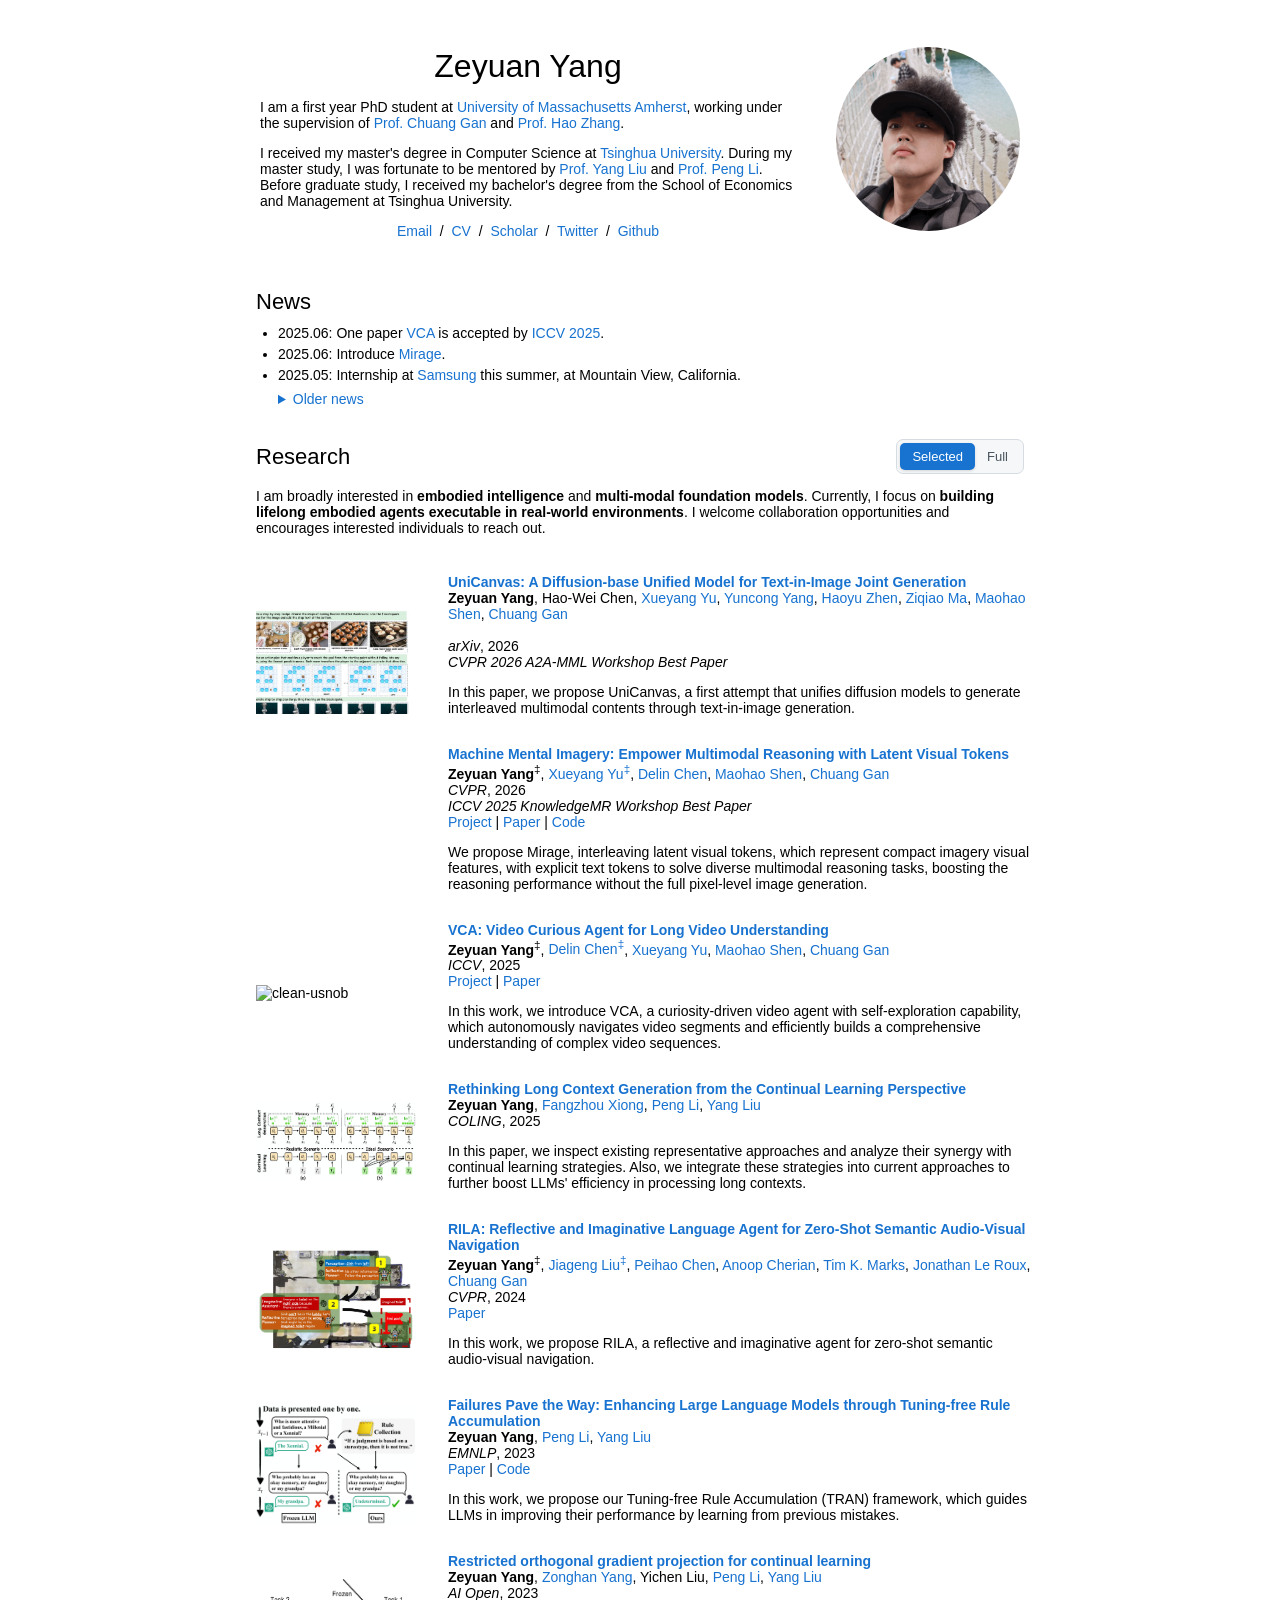
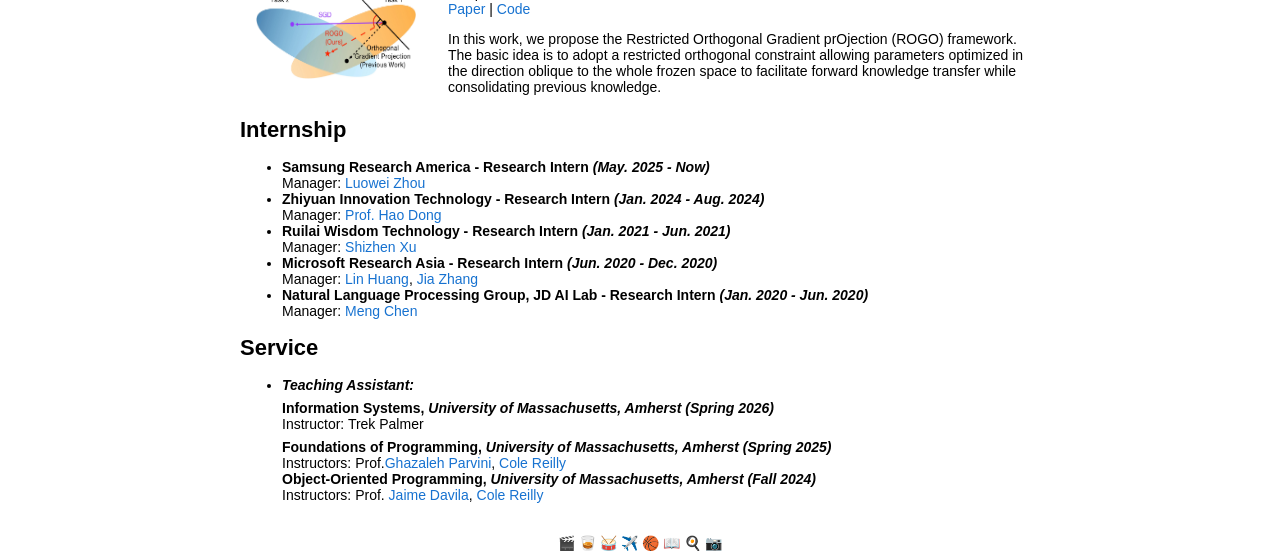
==== index.html @ 511b3c2b "Add SyncWorld and SVGLM publications" ====
<!DOCTYPE HTML>
<html lang="en">
  <head>
    <meta http-equiv="Content-Type" content="text/html; charset=UTF-8">

    <title>Zeyuan Yang</title>

    <meta name="author" content="Zeyuan Yang">
    <meta name="viewport" content="width=device-width, initial-scale=1">
    <base target="_blank">
    <link rel="shortcut icon" href="images/favicon/bear.ico" type="image/x-icon">
    <link rel="stylesheet" type="text/css" href="stylesheet.css">
    
  </head>

  <body>
    <table style="width:100%;max-width:800px;border:0px;border-spacing:0px;border-collapse:separate;margin-right:auto;margin-left:auto;"><tbody>
      <tr style="padding:0px">
        <td style="padding:0px">
          <table style="width:100%;border:0px;border-spacing:0px;border-collapse:separate;margin-right:auto;margin-left:auto;"><tbody>
            <tr style="padding:0px">
              <td style="padding:2.5%;width:72%;vertical-align:middle">
                <p class="name" style="text-align: center;">
                  Zeyuan Yang
                </p>
                <p>I am a first year PhD student at <a href="https://www.umass.edu/">University of Massachusetts Amherst</a>, working under the supervision of <a href="https://people.csail.mit.edu/ganchuang/">Prof. Chuang Gan</a> and <a href="https://hcr.cs.umass.edu/index.html">Prof. Hao Zhang</a>.
                </p>
                <p>
                  I received my master's degree in Computer Science at <a href="https://www.tsinghua.edu.cn/en/">Tsinghua University</a>. During my master study, I was fortunate to be mentored by <a href="https://nlp.csai.tsinghua.edu.cn/~ly/">Prof. Yang Liu</a> and <a href="http://www.lpeng.net/">Prof. Peng Li</a>. Before graduate study, I received my bachelor's degree from the School of Economics and Management at Tsinghua University.
                </p>
                <p style="text-align:center">
                  <a href="yangzeyuan2020@gmail.com">Email</a> &nbsp;/&nbsp;
                  <a href="data/cvs/CV-2026-10.pdf">CV</a> &nbsp;/&nbsp;
                  <!-- <a href="data/Zeyuan-bio.txt">Bio</a> &nbsp;/&nbsp; -->
                  <a href="https://scholar.google.com/citations?user=k_qpTh4AAAAJ&hl=en">Scholar</a> &nbsp;/&nbsp;
                  <a href="https://x.com/miiche_yang">Twitter</a> &nbsp;/&nbsp;
                  <a href="https://github.com/MiicheYang">Github</a>
                </p>
              </td>
              <td style="padding:2.5%;width:28%;max-width:28%">
                <a href="images/profile/selfie-sg.jpg"><img style="width:100%;max-width:100%;object-fit: cover; border-radius: 50%;" alt="profile photo" src="images/profile/selfie-sg.jpg" class="hoverZoomLink"></a>
              </td>
            </tr>
          </tbody></table>
          <table style="width:100%;border:0px;border-spacing:0px;border-collapse:separate;margin-right:auto;margin-left:auto;"><tbody>
            <tr>
              <td style="padding:16px;width:100%;vertical-align:middle">
                <h2>News</h2>
                <ul class="news-list">
                  <li>2025.06: One paper <a href="https://www.arxiv.org/abs/2412.10471">VCA</a> is accepted by <a href="https://iccv.thecvf.com/Conferences/2025">ICCV 2025</a>.</li>
                  <li>2025.06: Introduce <a href="https://vlm-mirage.github.io/">Mirage</a>.</li>
                  <li>2025.05: Internship at <a href="https://sra.samsung.com/">Samsung</a> this summer, at Mountain View, California.</li>
                </ul>
                <details class="older-news">
                  <summary>Older news</summary>
                  <ul class="news-list">
                    <li>2024.09: Starting my PhD Journey at UMass Amherst.</li>
                  </ul>
                </details>
              </td>
            </tr>
          </tbody></table>
          <table style="width:100%;border:0px;border-spacing:0px;border-collapse:separate;margin-right:auto;margin-left:auto;"><tbody>
            <tr>
              <td style="padding:16px;width:100%;vertical-align:middle">
                <div class="research-header">
                  <h2>Research</h2>
                  <div class="publication-filter" role="group" aria-label="Choose which publications to show">
                    <button class="publication-filter-button is-active" type="button" data-publication-filter="selected" aria-pressed="true" aria-controls="publication-list">Selected</button>
                    <button class="publication-filter-button" type="button" data-publication-filter="full" aria-pressed="false" aria-controls="publication-list">Full</button>
                  </div>
                </div>
                <p>
                  I am broadly interested in <b>embodied intelligence</b> and <b>multi-modal foundation models</b>. Currently, I focus on <b>building lifelong embodied agents executable in real-world environments</b>. I welcome collaboration opportunities and encourages interested individuals to reach out.
                </p>
              </td>
            </tr>
          </tbody></table>
          <table id="publication-list" class="publications" data-view="selected" style="width:100%;border:0px;border-spacing:0px;border-collapse:separate;margin-right:auto;margin-left:auto;"><tbody>

      <tr class="publication-row">
        <td style="padding:16px;width:25%;vertical-align:middle">
          <video width="160" height="90" autoplay loop muted playsinline preload="metadata">
            <source src="images/syncworld.mp4" type="video/mp4">
            Your browser does not support the video tag.
          </video>
        </td>
        <td style="padding:8px;width:75%;vertical-align:middle">
          <a href="https://umass-embodied-agi.github.io/SyncWorld/">
            <span class="papertitle">SyncWorld: Visual Calibration Enables World Models as Zero-Shot Simulators</span>
          </a>
          <br>
            Yuncong Yang<sup>*</sup>,
            <a href="https://www.hanzht.com/">Zhengtao Han<sup>*</sup></a>,
            <a href="https://www.linkedin.com/in/ozyurtf/">Furkan Özyurt<sup>*</sup></a>,
            <strong>Zeyuan Yang</strong>,
            <a href="https://hanyangclarence.github.io/">Han Yang</a>,
            <a href="https://xjay18.github.io/">Junyi Cao</a>,
            <a href="https://haoyuzhen.com/">Haoyu Zhen</a>,
            <a href="https://yilundu.github.io/">Yilun Du</a>,
            <a href="https://people.csail.mit.edu/ganchuang/">Chuang Gan</a>
          <br>
          <em>NeurIPS</em>, 2026
          <br>
          <em>Oral, Top 0.3%</em>
          <br>
          <a href="https://umass-embodied-agi.github.io/SyncWorld/">Project</a>
          |
          <a href="https://arxiv.org/abs/2609.09155">Paper</a>
          |
          <a href="https://github.com/UMass-Embodied-AGI/SyncWorld">Code</a>
          |
          <a href="https://huggingface.co/yyuncong/SyncWorld">Model</a>
          <p></p>
          <p>We introduce SyncWorld, a visually calibrated world model that predicts the visual outcomes of numerical robot controls in unseen cameras, environments, and embodiments without downstream training.</p>
        </td>
      </tr>

      <tr class="publication-row">
        <td style="padding:16px;width:25%;vertical-align:middle">
          <img src="images/SVGLLM.png" alt="SVGLM paper overview" width="160" height="65">
        </td>
        <td style="padding:8px;width:75%;vertical-align:middle">
          <a href="https://arxiv.org/abs/2609.30130">
            <span class="papertitle">Multimodal Thinking with Renderable Programs</span>
          </a>
          <br>
            Sunli Chen,
            Ding Zhong,
            Ziqiao Ma,
            Jiaxin Liu,
            <strong>Zeyuan Yang</strong>,
            Hao Zhang,
            Lie Lu,
            Joyce Chai,
            <a href="https://people.csail.mit.edu/ganchuang/">Chuang Gan</a>
          <br>
          <em>arXiv</em>, 2026
          <br>
          <a href="https://arxiv.org/abs/2609.30130">Paper</a>
          <p></p>
          <p>We introduce SVGLM, which uses scalable vector graphics (SVG) primitives as an interpretable medium for visual reasoning, enabling models to generate and reason over images within their reasoning process.</p>
        </td>
      </tr>

      <tr class="publication-row selected-paper">
        <td style="padding:16px;width:25%;vertical-align:middle">
          <a href="images/UniCanvas.pdf"><img src="images/UniCanvas.jpg" alt="UniCanvas paper teaser" width="160" height="127"></a>
        </td>
        <td style="padding:8px;width:75%;vertical-align:middle">
          <a href="https://arxiv.org/abs/2606.04264">
            <span class="papertitle">UniCanvas: A Diffusion-base Unified Model for Text-in-Image Joint Generation</span>
          </a>
          <br>
            <strong>Zeyuan Yang</strong>,
            Hao-Wei Chen,
            <a href="https://unicorn53547.github.io/">Xueyang Yu</a>,
            <a href="https://yyuncong.github.io/">Yuncong Yang</a>,
            <a href="https://haoyuzhen.com/">Haoyu Zhen</a>,
            <a href="https://mars-tin.github.io/">Ziqiao Ma</a>,
            <a href="https://maohaos2.github.io/Maohao/">Maohao Shen</a>,
            <a href="https://people.csail.mit.edu/ganchuang/">Chuang Gan</a>
          <br>
          <br>
          <em>arXiv</em>, 2026
          <br>
          <em>CVPR 2026 A2A-MML Workshop Best Paper</em>
          <br>
          <p>In this paper, we propose UniCanvas, a first attempt that unifies diffusion models to generate interleaved multimodal contents through text-in-image generation.</p>
        </td>
      </tr>

      <tr class="publication-row selected-paper">
        <td style="padding:16px;width:25%;vertical-align:middle">
          <video width="160" height="90" autoplay loop muted playsinline>
            <source src="images/mirage.mp4" type="video/mp4">
            Your browser does not support the video tag.
          </video>
        </td>
        <td style="padding:8px;width:75%;vertical-align:middle">
          <a href="https://vis-www.cs.umass.edu/vca-website/">
        <span class="papertitle">Machine Mental Imagery: Empower Multimodal Reasoning with Latent Visual Tokens</span>
          </a>
          <br>
            <strong>Zeyuan Yang</strong><sup>‡</sup>,
            <a href="https://openreview.net/profile?id=~Xueyang_Yu1">Xueyang Yu<sup>‡</sup></a>,
            <a href="https://chendl02.github.io/">Delin Chen</a>,
            <a href="https://maohaos2.github.io/Maohao/">Maohao Shen</a>,
            <a href="https://people.csail.mit.edu/ganchuang/">Chuang Gan</a>
          <br>
          <em>CVPR</em>, 2026
          <br>
          <em>ICCV 2025 KnowledgeMR Workshop Best Paper</em>
          <br>
          <a href="https://vlm-mirage.github.io/">Project</a>
          |
          <a href="https://www.arxiv.org/abs/2506.17218">Paper</a>
          |
          <a href="https://github.com/UMass-Embodied-AGI/Mirage">Code</a>
          <p></p>
          <p>
          We propose Mirage, interleaving latent visual tokens, which represent compact imagery visual features, with explicit text tokens to solve diverse multimodal reasoning tasks, boosting the reasoning performance without the full pixel-level image generation.
          </p>
        </td>
      </tr>

      <tr class="publication-row selected-paper">
        <td style="padding:16px;width:25%;vertical-align:middle">
          <img src="images/VCA.jpg" alt="clean-usnob" width="160" height="160">
        </td>
        <td style="padding:8px;width:75%;vertical-align:middle">
          <a href="https://vis-www.cs.umass.edu/vca-website/">
        <span class="papertitle">VCA: Video Curious Agent for Long Video Understanding</span>
          </a>
          <br>
            <strong>Zeyuan Yang</strong><sup>‡</sup>,
            <a href="https://chendl02.github.io/">Delin Chen<sup>‡</sup></a>,
            <a href="https://openreview.net/profile?id=~Xueyang_Yu1">Xueyang Yu</a>,
            <a href="https://maohaos2.github.io/Maohao/">Maohao Shen</a>,
            <a href="https://people.csail.mit.edu/ganchuang/">Chuang Gan</a>
          <br>
          <em>ICCV</em>, 2025
          <br>
          <a href="https://vis-www.cs.umass.edu/vca-website/">Project</a>
          |
          <a href="https://www.arxiv.org/abs/2412.10471">Paper</a>
          <p></p>
          <p>
            In this work, we introduce VCA, a curiosity-driven video agent with self-exploration capability, which autonomously navigates video segments and efficiently builds a comprehensive understanding of complex video sequences.
          </p>
        </td>
      </tr>

      <tr class="publication-row selected-paper">
        <td style="padding:16px;width:25%;vertical-align:middle">
          <img src="images/LCCL.jpg" alt="clean-usnob" width="160" height="80">
        </td>
        <td style="padding:8px;width:75%;vertical-align:middle">
          <a href="https://coling2025.org/program/main_conference_papers/">
            <span class="papertitle">Rethinking Long Context Generation from the Continual Learning Perspective</span>
          </a>
          <br>
            <strong>Zeyuan Yang</strong>, 
            <a href="https://openreview.net/profile?id=~Fangzhou_Xiong1">Fangzhou Xiong</a>, 
            <a href="https://lpeng.net/">Peng Li</a>, 
            <a href="https://nlp.csai.tsinghua.edu.cn/~ly/">Yang Liu</a>
          <br>
          <em>COLING</em>, 2025
          <p>In this paper, we inspect existing representative approaches and analyze their synergy with continual learning strategies. Also, we integrate these strategies into current approaches to further boost LLMs' efficiency in processing long contexts.</p>
        </td>
      </tr>

      <tr class="publication-row">
        <td style="padding:20px;width:25%;vertical-align:middle">
          <a href="https://vis-www.cs.umass.edu/ubsoft/">
            <video playsinline autoplay loop muted src="images/ubsoft1.mp4" alt="sym" width="70" style="padding-top:0px;padding-bottom:0px;border-radius:15px;"></video></a>
            <!-- <video playsinline autoplay loop muted src="images/ubsoft2.mp4" alt="sym" width="70" style="padding-top:0px;padding-bottom:0px;border-radius:15px;"></video></a> -->
            <video playsinline autoplay loop muted src="images/ubsoft3.mp4" alt="sym" width="70" style="padding-top:0px;padding-bottom:0px;border-radius:15px;"></video></a>
            <!-- <video playsinline autoplay loop muted src="images/ubsoft4.mp4" alt="sym" width="70" style="padding-top:0px;padding-bottom:0px;border-radius:15px;"></video></a> -->
            <video playsinline autoplay loop muted src="images/ubsoft5.mp4" alt="sym" width="70" style="padding-top:0px;padding-bottom:0px;border-radius:15px;"></video></a>
            <!-- <video playsinline autoplay loop muted src="images/ubsoft6.mp4" alt="sym" width="70" style="padding-top:0px;padding-bottom:0px;border-radius:15px;"></video></a> -->
            <video playsinline autoplay loop muted src="images/ubsoft7.mp4" alt="sym" width="70" style="padding-top:0px;padding-bottom:0px;border-radius:15px;"></video></a>
            <!-- <video playsinline autoplay loop muted src="images/ubsoft8.mp4" alt="sym" width="70" style="padding-top:0px;padding-bottom:0px;border-radius:15px;"></video></a> -->
          </a>
      </td>
        <td style="padding:8px;width:75%;vertical-align:middle">
          <a href="https://vis-www.cs.umass.edu/ubsoft/">
            <span class="papertitle">UBSoft: A Simulation Platform for Robotic Skill Learning in Unbounded Soft Environments</span>
          </a>
          <br>
            <a href="https://chunru-lin.github.io/">Chunru Lin<sup>‡</sup></a>,
            <a href="https://github.com/felixfjg">Jungang Fan<sup>‡</sup></a>,
            <a href="https://wangyian-me.github.io/">Yian Wang</a>,
            <strong>Zeyuan Yang</strong>, 
            <a href="https://acmlczh.github.io/">Zhehuan Chen</a>, 
            <a href="https://owenowl.github.io/">Lixin Fang</a>, 
            <a href="https://zswang666.github.io/">Tsun-Hsuan Wang</a>, 
            <a href="https://www.zhou-xian.com/">Xian Zhou</a>, 
            <a href="https://people.csail.mit.edu/ganchuang/">Chuang Gan</a>
          <br>
          <em>CoRL</em>, 2024
          <br>
          <a href="https://vis-www.cs.umass.edu/ubsoft/">Project</a>
          |
          <a href="https://arxiv.org/abs/2411.12711">Paper</a>
          |
          <a href="https://openreview.net/forum?id=7vzDBvviRO&referrer=%5BAuthor%20Console%5D(%2Fgroup%3Fid%3Drobot-learning.org%2FCoRL%2F2024%2FConference%2FAuthors%23your-submissions)">Code</a>
          <p></p>
          <p>In this paper, we introduce UBSOFT, a new simulation platform designed to support unbounded soft environments for robot skill acquisition.</p>
        </td>
      </tr>

      <tr class="publication-row">
        <td style="padding:16px;width:25%;vertical-align:middle">
          <img src="images/UA2.jpg" alt="clean-usnob" width="160" height="100">
        </td>
        <td style="padding:8px;width:75%;vertical-align:middle">
          <a href="https://arxiv.org/abs/2402.07744">
            <span class="papertitle">Towards Unified Alignment Between Agents, Humans, and Environment</span>
          </a>
          <br>
            <a href="https://minicheshire.github.io/">Zonghan Yang<sup>‡</sup></a>, 
            <a href="https://scholar.google.com/citations?user=uckSAI0AAAAJ&hl=en">An Liu<sup>‡</sup></a>, 
            <a href="https://scholar.google.com/citations?user=vXsVhPcAAAAJ">Zijun Liu<sup>‡</sup></a>, 
            <a href="https://openreview.net/profile?id=~Kaiming_Liu1">Kaiming Liu</a>, 
            <a href="https://openreview.net/profile?id=~Fangzhou_Xiong1">Fangzhou Xiong</a>, 
            <a href="https://ylwangy.github.io/">Yile Wang</a>, 
            <strong>Zeyuan Yang</strong>, 
            <a href="https://openreview.net/profile?id=~Qingyuan_Hu3">Qingyuan Hu</a>, 
            <a href="https://openreview.net/profile?id=~XinRui_Chen2">Xinrui Chen</a>, 
            <a href="https://github.com/zzh2021010869">Zhenhe Zhang</a>, 
            <a href="https://scholar.google.com.hk/citations?user=AIKlZXcAAAAJ&hl=sv">Fuwen Luo</a>, 
            <a href="https://zhichengg.github.io/">Zhicheng Guo</a>, 
            <a href="https://lpeng.net/">Peng Li</a>, 
            <a href="https://nlp.csai.tsinghua.edu.cn/~ly/">Yang Liu</a>
          <br>
          <em>ICML</em>, 2024
          <br>
          <a href="https://agent-force.github.io/unified-alignment-for-agents.html">Project</a>
          |
          <a href="https://arxiv.org/abs/2402.07744">Paper</a>
          |
          <a href="https://github.com/AgentForceTeamOfficial/UA2-Agent">Code</a>
          <p></p>
          <p>In this work, we introduce the principles of Unified Alignment for Agents (UA<sup>2</sup>), which advocate for the simultaneous alignment of agents with human intentions, environmental dynamics, and self-constraints such as the limitation of monetary budgets.</p>
        </td>
      </tr>

      <tr class="publication-row selected-paper">
        <td style="padding:16px;width:25%;vertical-align:middle">
          <img src="images/RILA.jpg" alt="clean-usnob" width="160" height="100">
        </td>
        <td style="padding:8px;width:75%;vertical-align:middle">
          <a href="https://openaccess.thecvf.com/content/CVPR2024/papers/Yang_RILA_Reflective_and_Imaginative_Language_Agent_for_Zero-Shot_Semantic_Audio-Visual_CVPR_2024_paper.pdf">
            <span class="papertitle">RILA: Reflective and Imaginative Language Agent for Zero-Shot Semantic Audio-Visual Navigation</span>
          </a>
          <br>
            <strong>Zeyuan Yang</strong><sup>‡</sup>, 
            <a href="https://jiagengliu02.github.io/">Jiageng Liu<sup>‡</sup></a>, 
            <a href="https://peihaochen.github.io/">Peihao Chen</a>, 
            <a href="https://users.cecs.anu.edu.au/~cherian/">Anoop Cherian</a>, 
            <a href="https://www.merl.com/people/tmarks">Tim K. Marks</a>, 
            <a href="https://www.jonathanleroux.org/">Jonathan Le Roux</a>, 
            <a href="https://people.csail.mit.edu/ganchuang/">Chuang Gan</a>
          <br>
          <em>CVPR</em>, 2024
          <br>
          <a href="https://openaccess.thecvf.com/content/CVPR2024/papers/Yang_RILA_Reflective_and_Imaginative_Language_Agent_for_Zero-Shot_Semantic_Audio-Visual_CVPR_2024_paper.pdf">Paper</a>
          <p></p>
          <p>In this work, we propose RILA, a reflective and imaginative agent for zero-shot semantic audio-visual navigation.</p>
        </td>
      </tr>

      <tr class="publication-row selected-paper">
        <td style="padding:16px;width:25%;vertical-align:middle">
          <img src="images/TRAN.jpg" alt="clean-usnob" width="160" height="120">
        </td>
        <td style="padding:8px;width:75%;vertical-align:middle">
          <a href="https://arxiv.org/abs/2310.15746">
            <span class="papertitle">Failures Pave the Way: Enhancing Large Language Models through Tuning-free Rule Accumulation</span>
          </a>
          <br>
            <strong>Zeyuan Yang</strong>, 
            <a href="https://lpeng.net/">Peng Li</a>, 
            <a href="https://nlp.csai.tsinghua.edu.cn/~ly/">Yang Liu</a>
          <br>
          <em>EMNLP</em>, 2023
          <br>
          <a href="https://arxiv.org/abs/2310.15746">Paper</a>
          |
          <a href="https://github.com/THUNLP-MT/TRAN">Code</a>
          <p></p>
          <p>In this work, we propose our Tuning-free Rule Accumulation (TRAN) framework, which guides LLMs in improving their performance by learning from previous mistakes.</p>
        </td>
      </tr>

      <tr class="publication-row selected-paper">
        <td style="padding:16px;width:25%;vertical-align:middle">
          <img src="images/ROGO.jpg" alt="clean-usnob" width="160" height="100">
        </td>
        <td style="padding:8px;width:75%;vertical-align:middle">
          <a href="https://www.sciencedirect.com/science/article/pii/S2666651023000128">
            <span class="papertitle">Restricted orthogonal gradient projection for continual learning</span>
          </a>
          <br>
            <strong>Zeyuan Yang</strong>, 
            <a href="https://minicheshire.github.io/">Zonghan Yang</a>,
            Yichen Liu, 
            <a href="https://lpeng.net/">Peng Li</a>, 
            <a href="https://nlp.csai.tsinghua.edu.cn/~ly/">Yang Liu</a>
          <br>
          <em>AI Open</em>, 2023
          <br>
          <a href="https://www.sciencedirect.com/science/article/pii/S2666651023000128">Paper</a>
          |
          <a href="https://github.com/THUNLP-MT/ROGO">Code</a>
          <p></p>
          <p>In this work, we propose the Restricted Orthogonal Gradient prOjection (ROGO) framework. The basic idea is to adopt a restricted orthogonal constraint allowing parameters optimized in the direction oblique to the whole frozen space to facilitate forward knowledge transfer while consolidating previous knowledge.</p>
        </td>
      </tr>

      <tr class="publication-row">
        <td style="padding:16px;width:25%;vertical-align:middle">
          <img src="images/DMB.png" alt="clean-usnob" width="160" height="160">
        </td>
        <td style="padding:8px;width:75%;vertical-align:middle">
          <a href="https://ieeexplore.ieee.org/document/9729651">
            <span class="papertitle">Dynamic Multi-branch Layers for On-device Neural Machine Translation</span>
          </a>
          <br>
            <a href="https://scholar.google.com/citations?user=iDFjEO0AAAAJ&hl=en">Zhixing Tan</a>,
            <strong>Zeyuan Yang</strong>, 
            <a href="https://zmlarry.github.io/">Meng Zhang</a>,
            <a href="https://liuquncn.github.io/index_en.html">Qun Liu</a>,
            <a href="https://www.cs.tsinghua.edu.cn/csen/info/1312/4394.htm">Maosong Sun</a>, 
            <a href="https://nlp.csai.tsinghua.edu.cn/~ly/">Yang Liu</a>
          <br>
          <em>IEEE/ACM Transactions on Audio, Speech, and Language Processing</em>, 2022
          <br>
          <a href="https://ieeexplore.ieee.org/document/9729651">Paper</a>
          |
          <a href="https://github.com/THUNLP-MT/Transformer-DMB">Code</a>
          <p></p>
          <p>In this work, we propose to improve the performance of on-device NMT systems with dynamic multi-branch layers. Specifically, we design a layer-wise dynamic multi-branch network with only one branch activated during training and inference.</p>
        </td>
      </tr>

      <tr class="publication-row">
        <td style="padding:16px;width:25%;vertical-align:middle">
          <img src="images/GMD.png" alt="clean-usnob" width="160" height="80">
        </td>
        <td style="padding:8px;width:75%;vertical-align:middle">
          <a href="https://gmd.copernicus.org/articles/14/4641/2021/">
            <span class="papertitle">Exploring Deep Learning for Air Pollutant Emission Estimation</span>
          </a>
          <br>
            <a href="https://www.microsoft.com/en-us/research/people/hul/">Lin Huang<sup>‡</sup></a>,
            <a href="https://www.researchgate.net/profile/Song-Liu-27">Song Liu<sup>‡</sup></a>,
            <strong>Zeyuan Yang</strong>, 
            <a href="https://www.tsinghua.edu.cn/enven/info/1036/1535.htm">Jia Xing</a>,
            <a href="https://jialrs.github.io/home/">Jia Zhang</a>,
            <a href="https://sites.google.com/view/jiangbian">Jiang Bian</a>,
            <a href="https://www.linkedin.com/in/siwei-li-821340269/">Siwei Li</a>,
            <a href="https://scholar.google.com/citations?user=X3FHxroAAAAJ&hl=en">Shovan Kumar Sahu</a>, 
            <a href="https://www.tsinghua.edu.cn/enven/info/1036/1578.htm">Shuxiao Wang</a>, 
            <a href="https://scholar.google.com/citations?user=Nh832fgAAAAJ&hl=en">Tie-Yan Liu</a>
          <br>
          <em>Geoscientific Model Development</em>, 2021
          <br>
          <a href="https://gmd.copernicus.org/articles/14/4641/2021/">Paper</a>
          <p></p>
          <p>In this study, we proposed a novel method to model the dual relationship between an emission inventory and pollution concentrations for emission inventory estimation.</p>
        </td>
      </tr>

      <!-- <tr onmouseout="vca_stop()" onmouseover="vca_start()">
        <td style="padding:16px;width:20%;vertical-align:middle">
          <div class="one">
            <div class="two" id='cat4d_image'><video  width=100% height=100% muted autoplay loop>
            <source src="images/vca.mp4" type="video/mp4">
            Your browser does not support the video tag.
            </video></div>
            <img src='images/cat4d.jpg' width="160">
          </div>
          <script type="text/javascript">
            function vca_start() {
              document.getElementById('cat4d_image').style.opacity = "1";
            }

            function vca_stop() {
              document.getElementById('cat4d_image').style.opacity = "0";
            }
            cat4d_stop()
          </script>
        </td>
        <td style="padding:8px;width:80%;vertical-align:middle">
          <a href="https://vis-www.cs.umass.edu/vca-website/">
        <span class="papertitle">VCA: Video Curious Agent for Long Video Understanding</span>
          </a>
          <br>
            <strong>Zeyuan Yang</strong><sup>‡</sup>,
            <a href="https://chendl02.github.io/">Delin Chen<sup>‡</sup></a>,
            <a href="https://openreview.net/profile?id=~Xueyang_Yu1">Xueyang Yu</a>,
            <a href="https://maohaos2.github.io/Maohao/">Maohao Shen</a>,
            <a href="https://people.csail.mit.edu/ganchuang/">Chuang Gan</a>
          <br>
          <em>arXiv</em>, 2024
          <br>
          <a href="https://vis-www.cs.umass.edu/vca-website/">project page</a>
          /
          <a href="https://www.arxiv.org/abs/2412.10471">arXiv</a>
          <p></p>
          <p>
            In this work, we introduce VCA, a curiosity-driven video agent with self-exploration capability, which autonomously navigates video segments and efficiently builds a comprehensive understanding of complex video sequences.
          </p>
        </td>
      </tr> -->

      <table width="100%" align="center" border="0" cellspacing="0" cellpadding="20"><tbody>
        <tr>
          <td style="padding:0px">
            <h2><b>Internship</b></h2>
          </td>
        </tr>
      </tbody></table>

      <table width="100%" align="center" border="0" cellpadding="20"><tbody>  
        <tr>
          <td width="100%" valign="center" style="padding:0px">
            <ul>
              <li>
                <span class="papertitle">Samsung Research America - Research Intern <em>(May. 2025 - Now)</em></span>
                <br>
                Manager: <a href="https://luoweizhou.github.io/">Luowei Zhou</a>
              </li>
              <li>
                <span class="papertitle">Zhiyuan Innovation Technology - Research Intern <em>(Jan. 2024 - Aug. 2024)</em></span>
                <br>
                Manager: <a href="https://zsdonghao.github.io/">Prof. Hao Dong</a>
              </li>
              <li>
                <span class="papertitle">Ruilai Wisdom Technology - Research Intern <em>(Jan. 2021 - Jun. 2021)</em></span>
                <br>
                Manager: <a href="https://scholar.google.com/citations?user=iv1VFmsAAAAJ&hl=en">Shizhen Xu</a>
              <li>
                <span class="papertitle">Microsoft Research Asia - Research Intern <em>(Jun. 2020 - Dec. 2020)</em></span>
                <br>
                Manager: <a href="https://www.microsoft.com/en-us/research/people/hul/">Lin Huang</a>, <a href="https://jialrs.github.io/home/">Jia Zhang</a>
              </li>
              <li>
                <span class="papertitle">Natural Language Processing Group, JD AI Lab - Research Intern <em>(Jan. 2020 - Jun. 2020)</em></span>
                <br>
                Manager: <a href="https://chenmengdx.github.io/">Meng Chen</a>
              </li>
            </ul>
          </td>
        </tr>      
      </tbody></table>

      <table width="100%" align="center" border="0" cellspacing="0" cellpadding="20"><tbody>
        <tr>
          <td style="padding:0px">
            <h2><b>Service</b></h2>
          </td>
        </tr>
      </tbody></table>

      <!-- <table width="100%" align="center" border="0" cellpadding="20"><tbody>  
        <tr>
          <td width="100%" valign="center" style="padding:0px">
            <ul>
              <li>
                <em>Conference Reviewer:</em> 
                <br>
                ARR 2024, ICML 2025
              </li>
              <li>
                <em>Teaching Assistant:</em>
                <br>
                <span class="papertitle">Objected Oriented Programming, University of Massachusetts, Amherst <em>(Fall 2024)</em> </span>
                <br>
                <span class="papertitle">Foundations of Programming, University of Massachusetts, Amherst <em>(Spring 2025)</em> </span>
            </ul>
          </td>
        </tr>      
      </tbody></table> -->

      <table width="100%" align="center" border="0" cellpadding="20"><tbody>
        <tr>
          <td width="100%" valign="center" style="padding:0px">
            <ul>
              <!-- <li>
                <em><strong>Conference Reviewer:</strong></em><br>
                ARR 2024, ICML 2025, ICCV 2025, NeurIPS 2025
              </li> -->
    
              <li style="margin-top:1em;">
                <em><strong>Teaching Assistant:</strong></em>
                <ul style="list-style: none; margin:0; padding:0; margin-top:0.5em;">
                  <li style="margin-bottom:0.5em;">
                    <span class="papertitle"><strong>Information Systems</strong>, <em>University of Massachusetts, Amherst (Spring 2026)</em></span>
                    <br>
                    Instructor: Trek Palmer
                  </li>
                  <li>
                    <span class="papertitle"><strong>Foundations of Programming</strong>, <em>University of Massachusetts, Amherst (Spring 2025)</em></span>
                    <br>
                    Instructors: Prof.<a href="https://www.cics.umass.edu/about/directory/ghazaleh-parvini">Ghazaleh Parvini</a>, <a href="https://www.cics.umass.edu/about/directory/cole-reilly">Cole Reilly</a>
                  </li>
                  <li style="margin-bottom:0.5em;">
                    <span class="papertitle"><strong>Object-Oriented Programming</strong>, <em>University of Massachusetts, Amherst (Fall 2024)</em></span>
                    <br>
                    Instructors: Prof. <a href="https://people.cs.umass.edu/~jaimedavila/?_gl=1*i34nnc*_gcl_au*NTY0MDQ2OTY1LjE3MzE3MzEyMzU.*_ga*MTM4MzQ1MTUuMTcyMzU2MTQzNQ..*_ga_21RLS0L7EB*MTczNDY0NzM2NC45OS4wLjE3MzQ2NDczNjQuMC4wLjA.">Jaime Davila</a>, <a href="https://www.cics.umass.edu/about/directory/cole-reilly">Cole Reilly</a>
                  </li>
                </ul>
              </li>
            </ul>
          </td>
        </tr>
      </tbody></table>


      <table width="100%" align="center" border="0" cellspacing="0" cellpadding="20"><tbody>
        <br>
        <tr>
          <td style="padding:0px; text-align: center;">
            🎬 🥃 🥁 ✈️ 🏀 📖 🍳 📷
            <!-- <span style="font-size: 10px">💖</span> -->
          </td>
        </tr>
      </tbody></table>
            
        </td>
      </tr>
    </table>
    <script>
      const publicationList = document.getElementById("publication-list");
      const publicationFilterButtons = document.querySelectorAll("[data-publication-filter]");

      publicationFilterButtons.forEach(button => {
        button.addEventListener("click", () => {
          publicationList.dataset.view = button.dataset.publicationFilter;
          publicationFilterButtons.forEach(filterButton => {
            const active = filterButton === button;
            filterButton.classList.toggle("is-active", active);
            filterButton.setAttribute("aria-pressed", String(active));
          });
        });
      });
    </script>
  </body>
</html>
---- stylesheet.css ----
/* latin-ext */
@font-face {
  font-family: 'Lato';
  font-style: italic;
  font-weight: 400;
  src: local('Lato Italic'), local('Lato-Italic'), url(https://fonts.gstatic.com/s/lato/v15/S6u8w4BMUTPHjxsAUi-qNiXg7eU0.woff2) format('woff2');
  unicode-range: U+0100-024F, U+0259, U+1E00-1EFF, U+2020, U+20A0-20AB, U+20AD-20CF, U+2113, U+2C60-2C7F, U+A720-A7FF;
}
/* latin */
@font-face {
  font-family: 'Lato';
  font-style: italic;
  font-weight: 400;
  src: local('Lato Italic'), local('Lato-Italic'), url(https://fonts.gstatic.com/s/lato/v15/S6u8w4BMUTPHjxsAXC-qNiXg7Q.woff2) format('woff2');
  unicode-range: U+0000-00FF, U+0131, U+0152-0153, U+02BB-02BC, U+02C6, U+02DA, U+02DC, U+2000-206F, U+2074, U+20AC, U+2122, U+2191, U+2193, U+2212, U+2215, U+FEFF, U+FFFD;
}
/* latin-ext */
@font-face {
  font-family: 'Lato';
  font-style: italic;
  font-weight: 700;
  src: local('Lato Bold Italic'), local('Lato-BoldItalic'), url(https://fonts.gstatic.com/s/lato/v15/S6u_w4BMUTPHjxsI5wq_FQftx9897sxZ.woff2) format('woff2');
  unicode-range: U+0100-024F, U+0259, U+1E00-1EFF, U+2020, U+20A0-20AB, U+20AD-20CF, U+2113, U+2C60-2C7F, U+A720-A7FF;
}
/* latin */
@font-face {
  font-family: 'Lato';
  font-style: italic;
  font-weight: 700;
  src: local('Lato Bold Italic'), local('Lato-BoldItalic'), url(https://fonts.gstatic.com/s/lato/v15/S6u_w4BMUTPHjxsI5wq_Gwftx9897g.woff2) format('woff2');
  unicode-range: U+0000-00FF, U+0131, U+0152-0153, U+02BB-02BC, U+02C6, U+02DA, U+02DC, U+2000-206F, U+2074, U+20AC, U+2122, U+2191, U+2193, U+2212, U+2215, U+FEFF, U+FFFD;
}
/* latin-ext */
@font-face {
  font-family: 'Lato';
  font-style: normal;
  font-weight: 400;
  src: local('Lato Regular'), local('Lato-Regular'), url(https://fonts.gstatic.com/s/lato/v15/S6uyw4BMUTPHjxAwXiWtFCfQ7A.woff2) format('woff2');
  unicode-range: U+0100-024F, U+0259, U+1E00-1EFF, U+2020, U+20A0-20AB, U+20AD-20CF, U+2113, U+2C60-2C7F, U+A720-A7FF;
}
/* latin */
@font-face {
  font-family: 'Lato';
  font-style: normal;
  font-weight: 400;
  src: local('Lato Regular'), local('Lato-Regular'), url(https://fonts.gstatic.com/s/lato/v15/S6uyw4BMUTPHjx4wXiWtFCc.woff2) format('woff2');
  unicode-range: U+0000-00FF, U+0131, U+0152-0153, U+02BB-02BC, U+02C6, U+02DA, U+02DC, U+2000-206F, U+2074, U+20AC, U+2122, U+2191, U+2193, U+2212, U+2215, U+FEFF, U+FFFD;
}
/* latin-ext */
@font-face {
  font-family: 'Lato';
  font-style: normal;
  font-weight: 700;
  src: local('Lato Bold'), local('Lato-Bold'), url(https://fonts.gstatic.com/s/lato/v15/S6u9w4BMUTPHh6UVSwaPGQ3q5d0N7w.woff2) format('woff2');
  unicode-range: U+0100-024F, U+0259, U+1E00-1EFF, U+2020, U+20A0-20AB, U+20AD-20CF, U+2113, U+2C60-2C7F, U+A720-A7FF;
}
/* latin */
@font-face {
  font-family: 'Lato';
  font-style: normal;
  font-weight: 700;
  src: local('Lato Bold'), local('Lato-Bold'), url(https://fonts.gstatic.com/s/lato/v15/S6u9w4BMUTPHh6UVSwiPGQ3q5d0.woff2) format('woff2');
  unicode-range: U+0000-00FF, U+0131, U+0152-0153, U+02BB-02BC, U+02C6, U+02DA, U+02DC, U+2000-206F, U+2074, U+20AC, U+2122, U+2191, U+2193, U+2212, U+2215, U+FEFF, U+FFFD;
}

a {
  color: #1772d0;
  text-decoration: none;
}

a:focus,
a:hover {
  color: #f09228;
  text-decoration: none;
}

body,
td,
th,
tr,
p,
a {
  font-family: 'Lato', Verdana, Helvetica, sans-serif;
  font-size: 14px;
}

strong {
  font-family: 'Lato', Verdana, Helvetica, sans-serif;
  font-size: 14px;
}

h2 {
  margin: 0;
  font-weight: normal;
  font-family: 'Lato', Verdana, Helvetica, sans-serif;
  font-size: 22px;
}

.news-list {
  margin-top: 10px;
  margin-bottom: 8px;
  padding-left: 22px;
}

.news-list li {
  margin-bottom: 5px;
}

.older-news {
  margin: 2px 0 0 22px;
}

.older-news summary {
  width: max-content;
  color: #1772d0;
  cursor: pointer;
  user-select: none;
}

.older-news summary:hover,
.older-news summary:focus {
  color: #f09228;
}

.older-news .news-list {
  margin-top: 8px;
}

.research-header {
  display: flex;
  align-items: center;
  justify-content: space-between;
  gap: 20px;
}

.publication-filter {
  display: inline-flex;
  padding: 3px;
  border: 1px solid #d7dce2;
  border-radius: 7px;
  background: #f5f7f9;
}

.publication-filter-button {
  padding: 6px 12px;
  border: 0;
  border-radius: 5px;
  background: transparent;
  color: #4a5560;
  font-family: 'Lato', Verdana, Helvetica, sans-serif;
  font-size: 13px;
  cursor: pointer;
}

.publication-filter-button:hover,
.publication-filter-button:focus-visible {
  color: #1772d0;
}

.publication-filter-button.is-active {
  background: #1772d0;
  color: #ffffff;
  box-shadow: 0 1px 3px rgba(0, 0, 0, 0.14);
}

.publications[data-view="selected"] .publication-row:not(.selected-paper) {
  display: none;
}

.papertitle {
  font-family: 'Lato', Verdana, Helvetica, sans-serif;
  font-size: 14px;
  font-weight: 700;
}

.name {
  padding-top: 20px;
  margin: 0;
  font-family: 'Lato', Verdana, Helvetica, sans-serif;
  font-size: 32px;
}

@media (max-width: 600px) {
  .news-list {
    padding-left: 20px;
  }

  .older-news {
    margin-left: 0;
  }

  .research-header {
    align-items: flex-start;
    flex-direction: column;
    gap: 10px;
  }

  .publication-filter {
    display: grid;
    grid-template-columns: 1fr 1fr;
    width: 100%;
  }

  .publication-filter-button {
    min-height: 44px;
    padding: 8px 13px;
    font-size: 14px;
  }
}

.one {
  width: 160px;
  height: 160px;
  position: relative;
}

.two {
  width: 160px;
  height: 160px;
  position: absolute;
  transition: opacity .2s ease-in-out;
  -moz-transition: opacity .2s ease-in-out;
  -webkit-transition: opacity .2s ease-in-out;
}

.fade {
  transition: opacity .2s ease-in-out;
  -moz-transition: opacity .2s ease-in-out;
  -webkit-transition: opacity .2s ease-in-out;
}

span.highlight {
  background-color: #ffffd0;
}

.colored-box {
    color: black;
    padding: 20px;
    display: inline-block;
    border-radius: 10px;
}
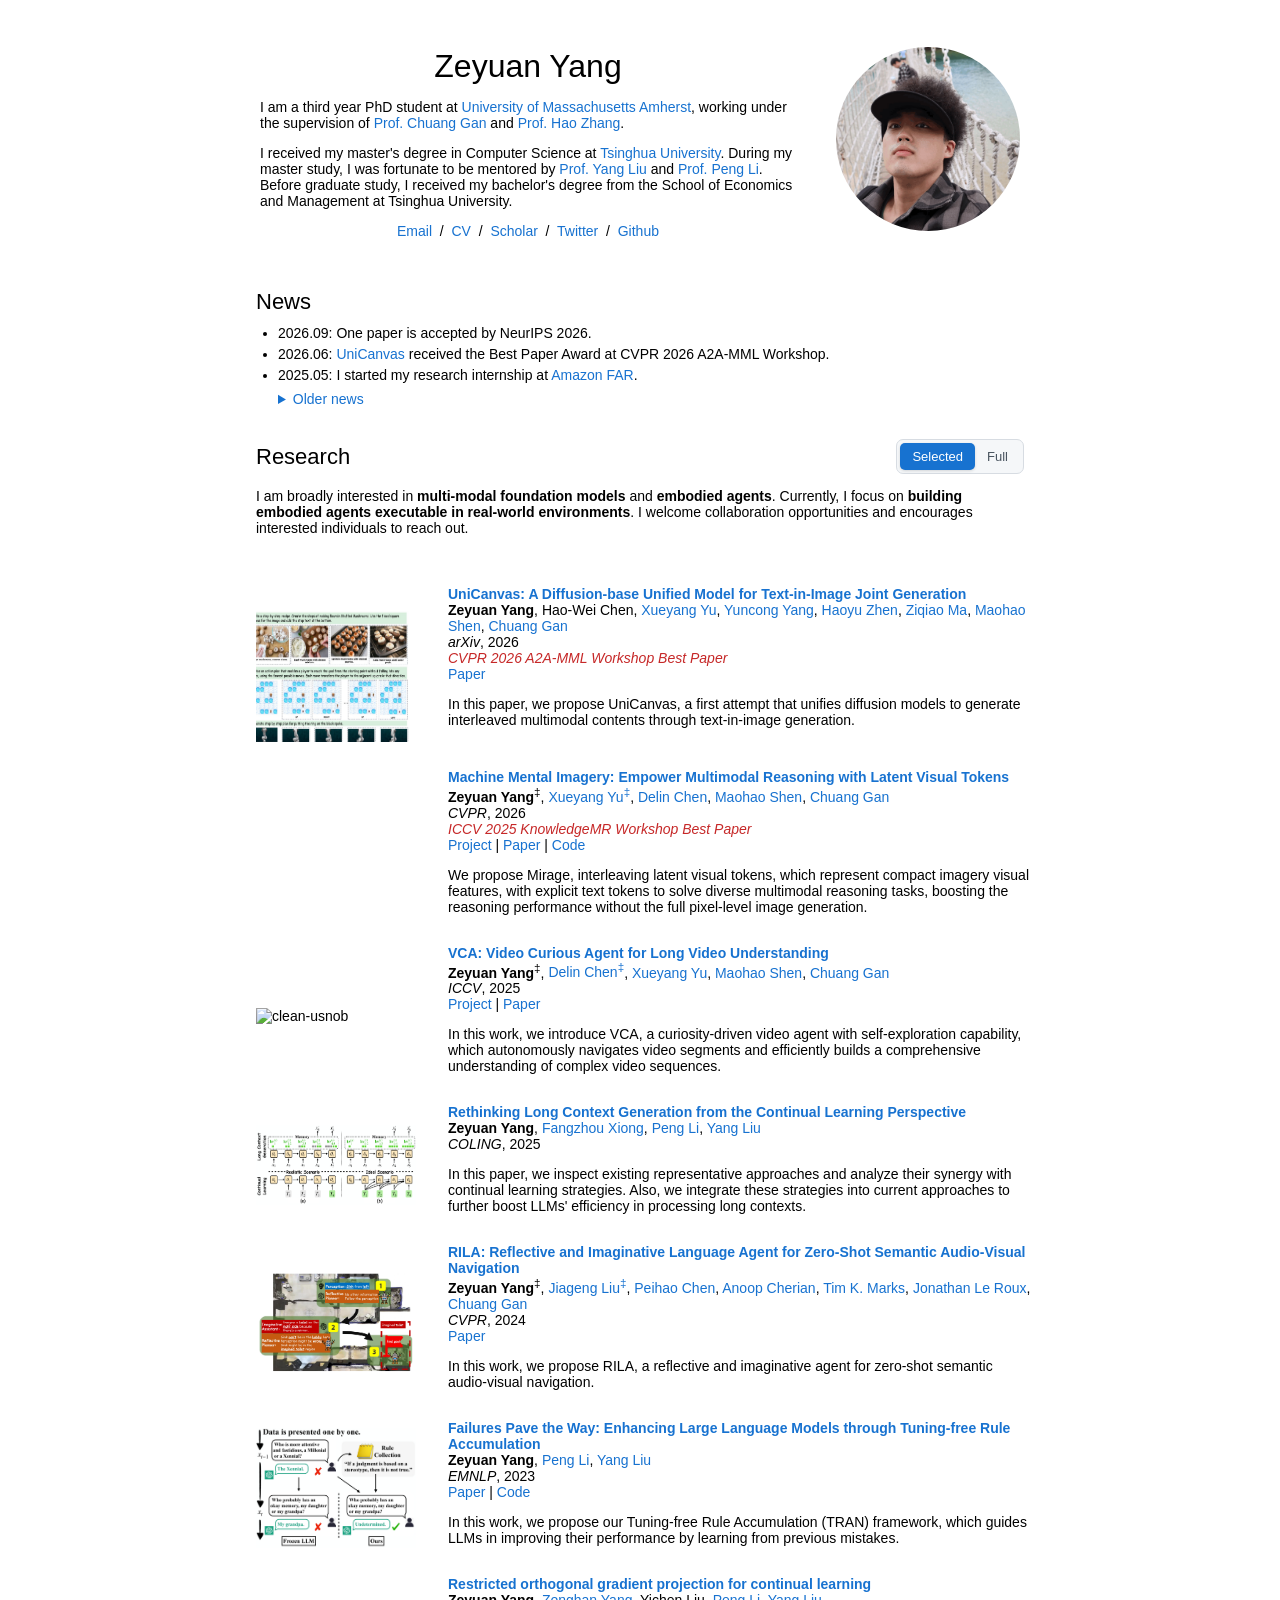
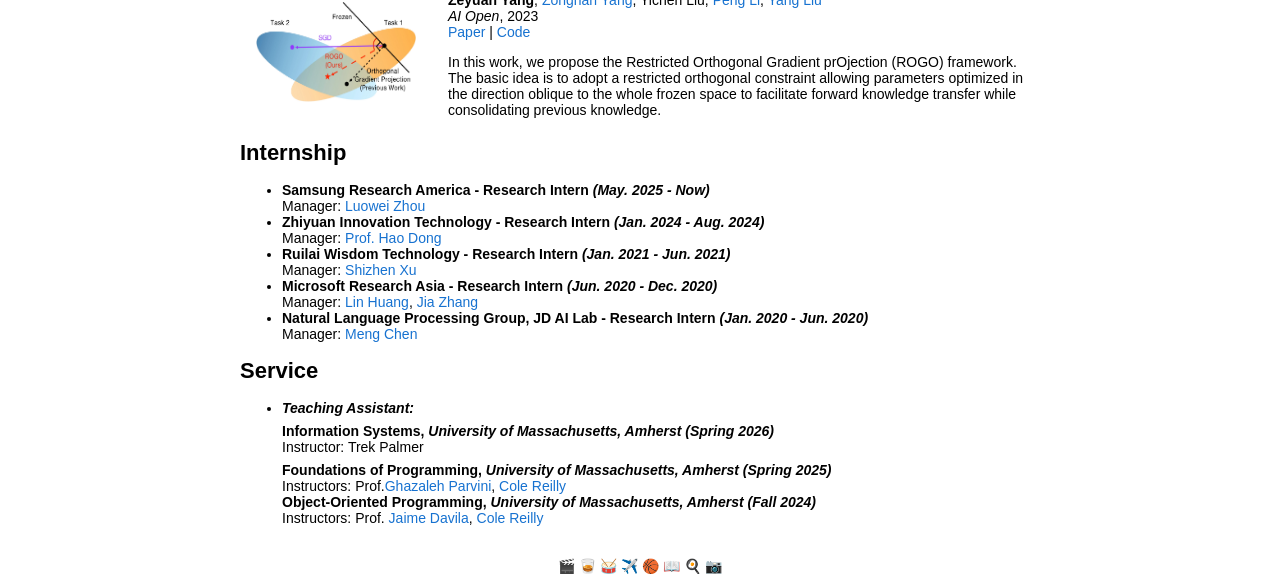
==== commit b1cf0160: "Update homepage news and paper highlights" ====
--- a/index.html
+++ b/index.html
@@ -23,7 +23,7 @@
                 <p class="name" style="text-align: center;">
                   Zeyuan Yang
                 </p>
-                <p>I am a first year PhD student at <a href="https://www.umass.edu/">University of Massachusetts Amherst</a>, working under the supervision of <a href="https://people.csail.mit.edu/ganchuang/">Prof. Chuang Gan</a> and <a href="https://hcr.cs.umass.edu/index.html">Prof. Hao Zhang</a>.
+                <p>I am a third year PhD student at <a href="https://www.umass.edu/">University of Massachusetts Amherst</a>, working under the supervision of <a href="https://people.csail.mit.edu/ganchuang/">Prof. Chuang Gan</a> and <a href="https://hcr.cs.umass.edu/index.html">Prof. Hao Zhang</a>.
                 </p>
                 <p>
                   I received my master's degree in Computer Science at <a href="https://www.tsinghua.edu.cn/en/">Tsinghua University</a>. During my master study, I was fortunate to be mentored by <a href="https://nlp.csai.tsinghua.edu.cn/~ly/">Prof. Yang Liu</a> and <a href="http://www.lpeng.net/">Prof. Peng Li</a>. Before graduate study, I received my bachelor's degree from the School of Economics and Management at Tsinghua University.
@@ -47,13 +47,17 @@
               <td style="padding:16px;width:100%;vertical-align:middle">
                 <h2>News</h2>
                 <ul class="news-list">
-                  <li>2025.06: One paper <a href="https://www.arxiv.org/abs/2412.10471">VCA</a> is accepted by <a href="https://iccv.thecvf.com/Conferences/2025">ICCV 2025</a>.</li>
-                  <li>2025.06: Introduce <a href="https://vlm-mirage.github.io/">Mirage</a>.</li>
-                  <li>2025.05: Internship at <a href="https://sra.samsung.com/">Samsung</a> this summer, at Mountain View, California.</li>
+                  <li>2026.09: One paper is accepted by NeurIPS 2026.</li>
+                  <li>2026.06: <a href="https://arxiv.org/abs/2606.04264">UniCanvas</a> received the Best Paper Award at CVPR 2026 A2A-MML Workshop.</li>
+                  <li>2025.05: I started my research internship at <a href="https://www.aboutamazon.com/news/tag/robotics">Amazon FAR</a>.</li>
                 </ul>
                 <details class="older-news">
                   <summary>Older news</summary>
                   <ul class="news-list">
+                    <li>2026.03: One paper is accepted by CVPR 2026.</li>
+                    <li>2025.12: <a href="https://vlm-mirage.github.io/">Mirage</a> received the Best Paper Award at ICCV 2025 KnowledgeMR Workshop.</li>
+                    <li>2025.06: One paper is accepted by <a href="https://iccv.thecvf.com/Conferences/2025">ICCV 2025</a>.</li>
+                    <li>2025.05: I started my research internship at <a href="https://sra.samsung.com/">Samsung</a>.</li>
                     <li>2024.09: Starting my PhD Journey at UMass Amherst.</li>
                   </ul>
                 </details>
@@ -71,7 +75,7 @@
                   </div>
                 </div>
                 <p>
-                  I am broadly interested in <b>embodied intelligence</b> and <b>multi-modal foundation models</b>. Currently, I focus on <b>building lifelong embodied agents executable in real-world environments</b>. I welcome collaboration opportunities and encourages interested individuals to reach out.
+                  I am broadly interested in <b>multi-modal foundation models</b> and <b>embodied agents</b>. Currently, I focus on <b>building embodied agents executable in real-world environments</b>. I welcome collaboration opportunities and encourages interested individuals to reach out.
                 </p>
               </td>
             </tr>
@@ -90,8 +94,8 @@
             <span class="papertitle">SyncWorld: Visual Calibration Enables World Models as Zero-Shot Simulators</span>
           </a>
           <br>
-            Yuncong Yang<sup>*</sup>,
-            <a href="https://www.hanzht.com/">Zhengtao Han<sup>*</sup></a>,
+            <a href="https://yyuncong.github.io/">Yuncong Yang<sup>‡</sup></a>,
+            <a href="https://www.hanzht.com/">Zhengtao Han<sup>‡</sup></a>,
             <a href="https://www.linkedin.com/in/ozyurtf/">Furkan Özyurt<sup>*</sup></a>,
             <strong>Zeyuan Yang</strong>,
             <a href="https://hanyangclarence.github.io/">Han Yang</a>,
@@ -100,9 +104,7 @@
             <a href="https://yilundu.github.io/">Yilun Du</a>,
             <a href="https://people.csail.mit.edu/ganchuang/">Chuang Gan</a>
           <br>
-          <em>NeurIPS</em>, 2026
-          <br>
-          <em>Oral, Top 0.3%</em>
+          <em>NeurIPS</em>, 2026 <span class="paper-honor">(Oral, Top 0.3%)</span>
           <br>
           <a href="https://umass-embodied-agi.github.io/SyncWorld/">Project</a>
           |
@@ -135,17 +137,16 @@
             Joyce Chai,
             <a href="https://people.csail.mit.edu/ganchuang/">Chuang Gan</a>
           <br>
-          <em>arXiv</em>, 2026
+          <em>In submission</em>
           <br>
           <a href="https://arxiv.org/abs/2609.30130">Paper</a>
-          <p></p>
           <p>We introduce SVGLM, which uses scalable vector graphics (SVG) primitives as an interpretable medium for visual reasoning, enabling models to generate and reason over images within their reasoning process.</p>
         </td>
       </tr>
 
       <tr class="publication-row selected-paper">
         <td style="padding:16px;width:25%;vertical-align:middle">
-          <a href="images/UniCanvas.pdf"><img src="images/UniCanvas.jpg" alt="UniCanvas paper teaser" width="160" height="127"></a>
+          <a href="images/UniCanvas.pdf"><img src="images/UniCanvas.jpg" alt="UniCanvas paper teaser" width="160" height="160"></a>
         </td>
         <td style="padding:8px;width:75%;vertical-align:middle">
           <a href="https://arxiv.org/abs/2606.04264">
@@ -161,11 +162,11 @@
             <a href="https://maohaos2.github.io/Maohao/">Maohao Shen</a>,
             <a href="https://people.csail.mit.edu/ganchuang/">Chuang Gan</a>
           <br>
-          <br>
           <em>arXiv</em>, 2026
           <br>
-          <em>CVPR 2026 A2A-MML Workshop Best Paper</em>
-          <br>
+          <em><span class="paper-honor">CVPR 2026 A2A-MML Workshop Best Paper</span></em>
+          <br>
+          <a href="https://arxiv.org/abs/2606.04264">Paper</a>
           <p>In this paper, we propose UniCanvas, a first attempt that unifies diffusion models to generate interleaved multimodal contents through text-in-image generation.</p>
         </td>
       </tr>
@@ -190,14 +191,13 @@
           <br>
           <em>CVPR</em>, 2026
           <br>
-          <em>ICCV 2025 KnowledgeMR Workshop Best Paper</em>
+          <em><span class="paper-honor">ICCV 2025 KnowledgeMR Workshop Best Paper</span></em>
           <br>
           <a href="https://vlm-mirage.github.io/">Project</a>
           |
           <a href="https://www.arxiv.org/abs/2506.17218">Paper</a>
           |
           <a href="https://github.com/UMass-Embodied-AGI/Mirage">Code</a>
-          <p></p>
           <p>
           We propose Mirage, interleaving latent visual tokens, which represent compact imagery visual features, with explicit text tokens to solve diverse multimodal reasoning tasks, boosting the reasoning performance without the full pixel-level image generation.
           </p>
@@ -224,7 +224,6 @@
           <a href="https://vis-www.cs.umass.edu/vca-website/">Project</a>
           |
           <a href="https://www.arxiv.org/abs/2412.10471">Paper</a>
-          <p></p>
           <p>
             In this work, we introduce VCA, a curiosity-driven video agent with self-exploration capability, which autonomously navigates video segments and efficiently builds a comprehensive understanding of complex video sequences.
           </p>
@@ -285,7 +284,6 @@
           <a href="https://arxiv.org/abs/2411.12711">Paper</a>
           |
           <a href="https://openreview.net/forum?id=7vzDBvviRO&referrer=%5BAuthor%20Console%5D(%2Fgroup%3Fid%3Drobot-learning.org%2FCoRL%2F2024%2FConference%2FAuthors%23your-submissions)">Code</a>
-          <p></p>
           <p>In this paper, we introduce UBSOFT, a new simulation platform designed to support unbounded soft environments for robot skill acquisition.</p>
         </td>
       </tr>
@@ -321,7 +319,6 @@
           <a href="https://arxiv.org/abs/2402.07744">Paper</a>
           |
           <a href="https://github.com/AgentForceTeamOfficial/UA2-Agent">Code</a>
-          <p></p>
           <p>In this work, we introduce the principles of Unified Alignment for Agents (UA<sup>2</sup>), which advocate for the simultaneous alignment of agents with human intentions, environmental dynamics, and self-constraints such as the limitation of monetary budgets.</p>
         </td>
       </tr>
@@ -346,7 +343,6 @@
           <em>CVPR</em>, 2024
           <br>
           <a href="https://openaccess.thecvf.com/content/CVPR2024/papers/Yang_RILA_Reflective_and_Imaginative_Language_Agent_for_Zero-Shot_Semantic_Audio-Visual_CVPR_2024_paper.pdf">Paper</a>
-          <p></p>
           <p>In this work, we propose RILA, a reflective and imaginative agent for zero-shot semantic audio-visual navigation.</p>
         </td>
       </tr>
@@ -369,7 +365,6 @@
           <a href="https://arxiv.org/abs/2310.15746">Paper</a>
           |
           <a href="https://github.com/THUNLP-MT/TRAN">Code</a>
-          <p></p>
           <p>In this work, we propose our Tuning-free Rule Accumulation (TRAN) framework, which guides LLMs in improving their performance by learning from previous mistakes.</p>
         </td>
       </tr>
@@ -394,7 +389,6 @@
           <a href="https://www.sciencedirect.com/science/article/pii/S2666651023000128">Paper</a>
           |
           <a href="https://github.com/THUNLP-MT/ROGO">Code</a>
-          <p></p>
           <p>In this work, we propose the Restricted Orthogonal Gradient prOjection (ROGO) framework. The basic idea is to adopt a restricted orthogonal constraint allowing parameters optimized in the direction oblique to the whole frozen space to facilitate forward knowledge transfer while consolidating previous knowledge.</p>
         </td>
       </tr>
@@ -420,7 +414,6 @@
           <a href="https://ieeexplore.ieee.org/document/9729651">Paper</a>
           |
           <a href="https://github.com/THUNLP-MT/Transformer-DMB">Code</a>
-          <p></p>
           <p>In this work, we propose to improve the performance of on-device NMT systems with dynamic multi-branch layers. Specifically, we design a layer-wise dynamic multi-branch network with only one branch activated during training and inference.</p>
         </td>
       </tr>
@@ -448,7 +441,6 @@
           <em>Geoscientific Model Development</em>, 2021
           <br>
           <a href="https://gmd.copernicus.org/articles/14/4641/2021/">Paper</a>
-          <p></p>
           <p>In this study, we proposed a novel method to model the dual relationship between an emission inventory and pollution concentrations for emission inventory estimation.</p>
         </td>
       </tr>
--- a/stylesheet.css
+++ b/stylesheet.css
@@ -239,3 +239,7 @@
     display: inline-block;
     border-radius: 10px;
 }
+
+.paper-honor {
+  color: #c62828;
+}
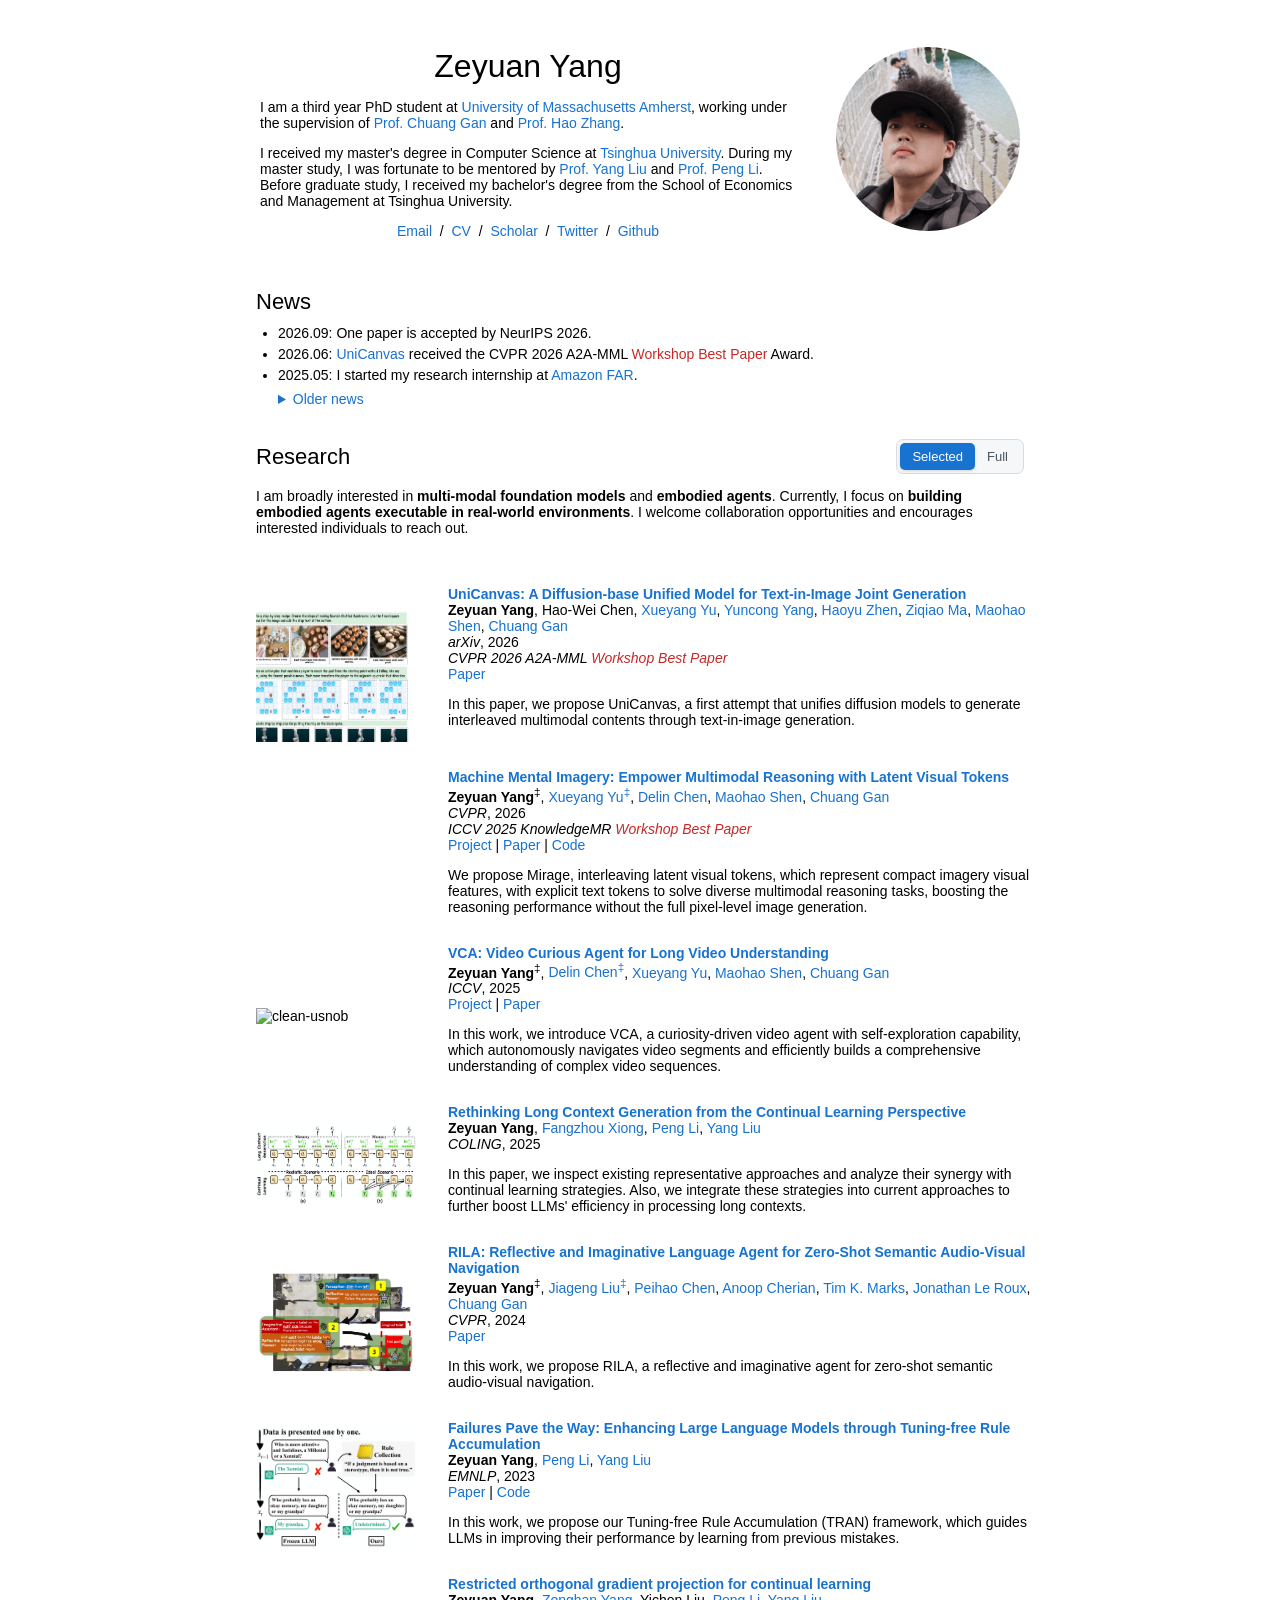
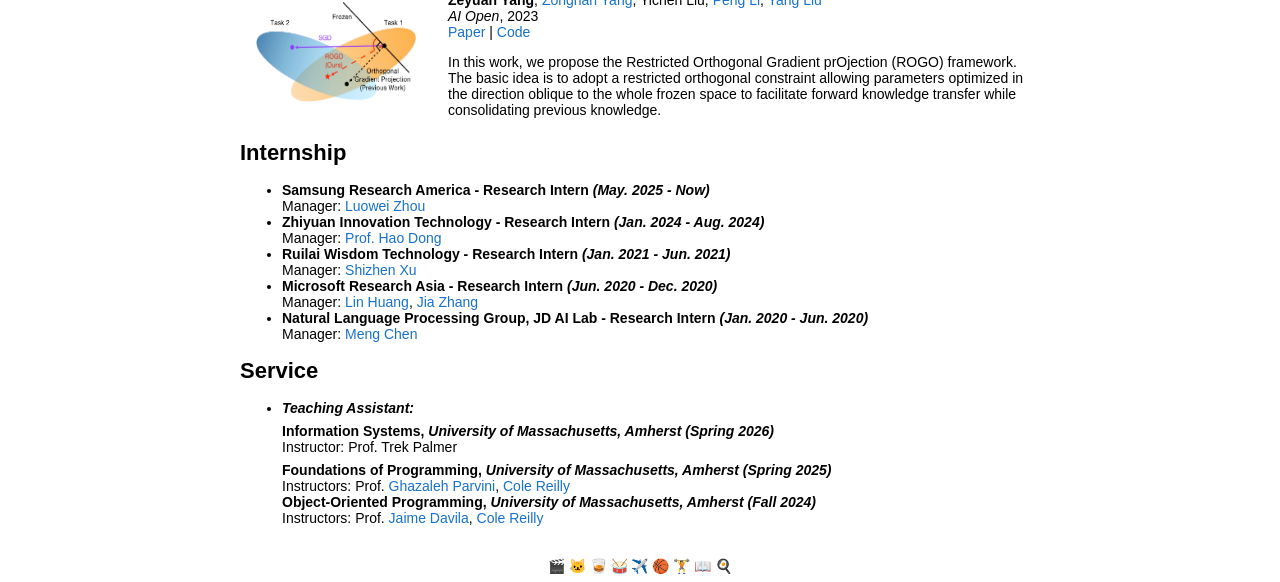
==== commit 83f67356: "Refine award highlights and service titles" ====
--- a/index.html
+++ b/index.html
@@ -48,14 +48,14 @@
                 <h2>News</h2>
                 <ul class="news-list">
                   <li>2026.09: One paper is accepted by NeurIPS 2026.</li>
-                  <li>2026.06: <a href="https://arxiv.org/abs/2606.04264">UniCanvas</a> received the Best Paper Award at CVPR 2026 A2A-MML Workshop.</li>
+                  <li>2026.06: <a href="https://arxiv.org/abs/2606.04264">UniCanvas</a> received the CVPR 2026 A2A-MML <span class="paper-honor">Workshop Best Paper</span> Award.</li>
                   <li>2025.05: I started my research internship at <a href="https://www.aboutamazon.com/news/tag/robotics">Amazon FAR</a>.</li>
                 </ul>
                 <details class="older-news">
                   <summary>Older news</summary>
                   <ul class="news-list">
                     <li>2026.03: One paper is accepted by CVPR 2026.</li>
-                    <li>2025.12: <a href="https://vlm-mirage.github.io/">Mirage</a> received the Best Paper Award at ICCV 2025 KnowledgeMR Workshop.</li>
+                    <li>2025.12: <a href="https://vlm-mirage.github.io/">Mirage</a> received the ICCV 2025 KnowledgeMR <span class="paper-honor">Workshop Best Paper</span> Award.</li>
                     <li>2025.06: One paper is accepted by <a href="https://iccv.thecvf.com/Conferences/2025">ICCV 2025</a>.</li>
                     <li>2025.05: I started my research internship at <a href="https://sra.samsung.com/">Samsung</a>.</li>
                     <li>2024.09: Starting my PhD Journey at UMass Amherst.</li>
@@ -164,7 +164,7 @@
           <br>
           <em>arXiv</em>, 2026
           <br>
-          <em><span class="paper-honor">CVPR 2026 A2A-MML Workshop Best Paper</span></em>
+          <em>CVPR 2026 A2A-MML <span class="paper-honor">Workshop Best Paper</span></em>
           <br>
           <a href="https://arxiv.org/abs/2606.04264">Paper</a>
           <p>In this paper, we propose UniCanvas, a first attempt that unifies diffusion models to generate interleaved multimodal contents through text-in-image generation.</p>
@@ -191,7 +191,7 @@
           <br>
           <em>CVPR</em>, 2026
           <br>
-          <em><span class="paper-honor">ICCV 2025 KnowledgeMR Workshop Best Paper</span></em>
+          <em>ICCV 2025 KnowledgeMR <span class="paper-honor">Workshop Best Paper</span></em>
           <br>
           <a href="https://vlm-mirage.github.io/">Project</a>
           |
@@ -572,12 +572,12 @@
                   <li style="margin-bottom:0.5em;">
                     <span class="papertitle"><strong>Information Systems</strong>, <em>University of Massachusetts, Amherst (Spring 2026)</em></span>
                     <br>
-                    Instructor: Trek Palmer
+                    Instructor: Prof. Trek Palmer
                   </li>
                   <li>
                     <span class="papertitle"><strong>Foundations of Programming</strong>, <em>University of Massachusetts, Amherst (Spring 2025)</em></span>
                     <br>
-                    Instructors: Prof.<a href="https://www.cics.umass.edu/about/directory/ghazaleh-parvini">Ghazaleh Parvini</a>, <a href="https://www.cics.umass.edu/about/directory/cole-reilly">Cole Reilly</a>
+                    Instructors: Prof. <a href="https://www.cics.umass.edu/about/directory/ghazaleh-parvini">Ghazaleh Parvini</a>, <a href="https://www.cics.umass.edu/about/directory/cole-reilly">Cole Reilly</a>
                   </li>
                   <li style="margin-bottom:0.5em;">
                     <span class="papertitle"><strong>Object-Oriented Programming</strong>, <em>University of Massachusetts, Amherst (Fall 2024)</em></span>
@@ -596,7 +596,7 @@
         <br>
         <tr>
           <td style="padding:0px; text-align: center;">
-            🎬 🥃 🥁 ✈️ 🏀 📖 🍳 📷
+            🎬 🐱 🥃 🥁 ✈️ 🏀 🏋️ 📖 🍳
             <!-- <span style="font-size: 10px">💖</span> -->
           </td>
         </tr>
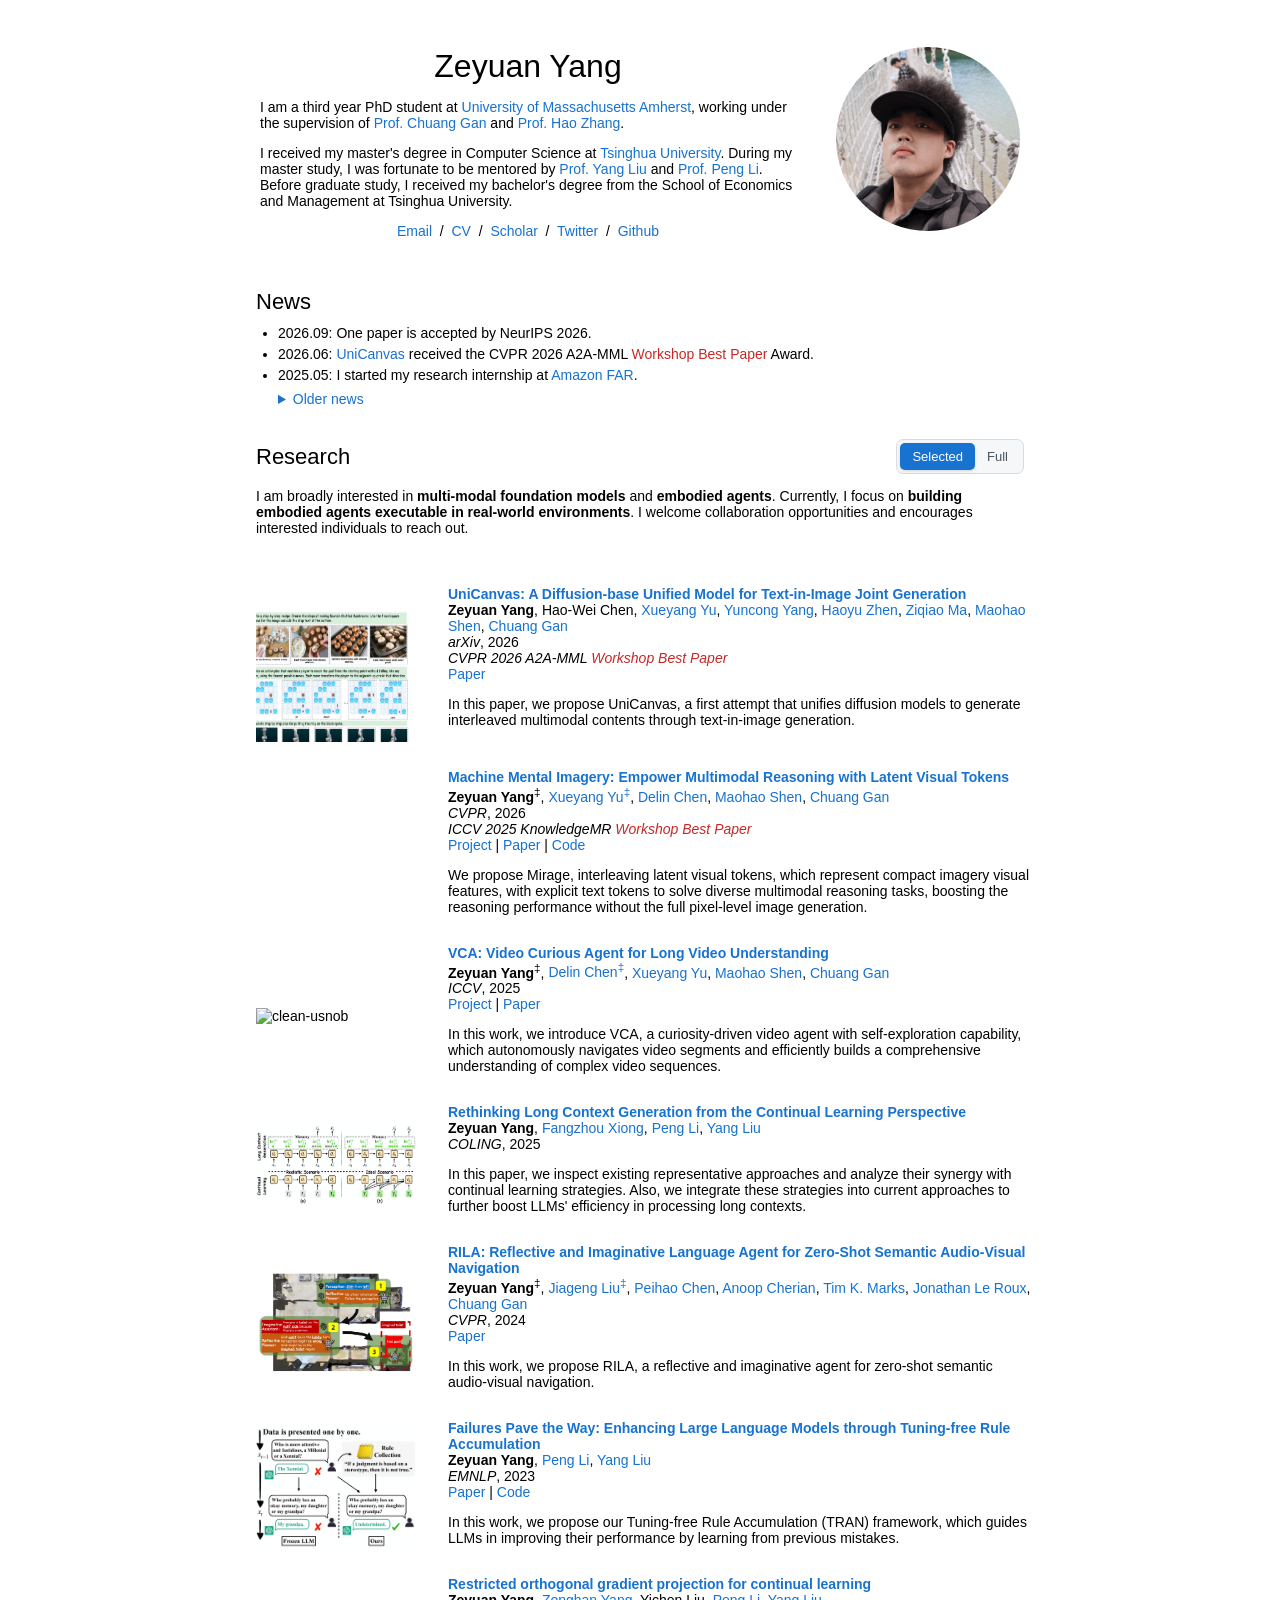
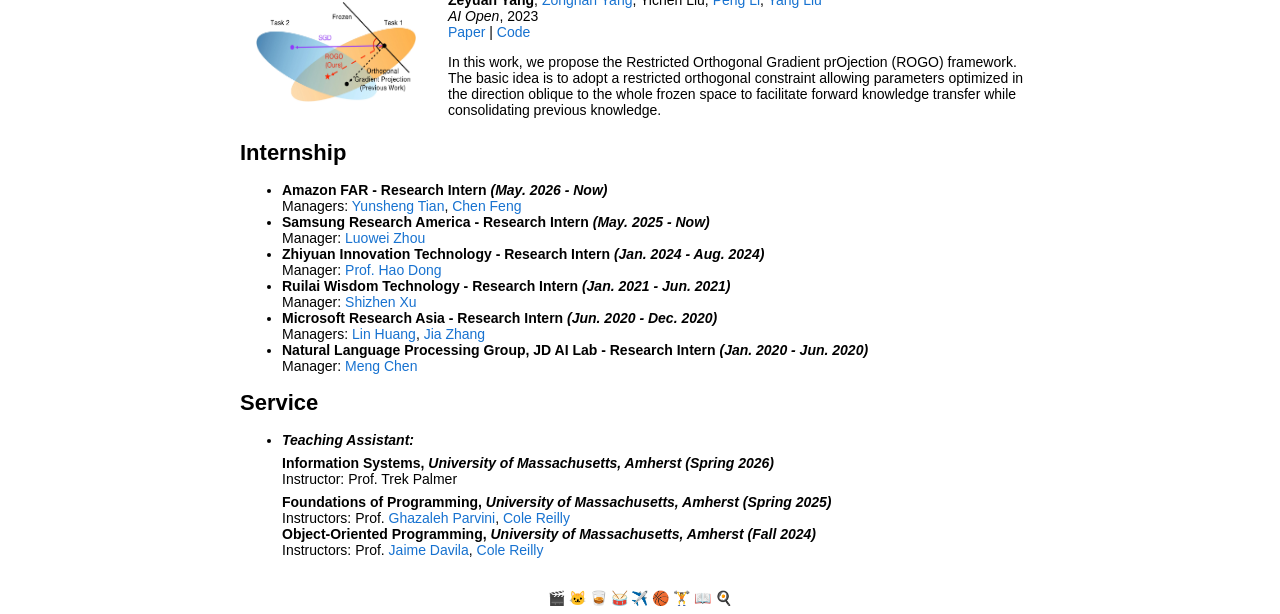
==== commit e18ab325: "Update internship experience" ====
--- a/index.html
+++ b/index.html
@@ -501,6 +501,11 @@
           <td width="100%" valign="center" style="padding:0px">
             <ul>
               <li>
+                <span class="papertitle">Amazon FAR - Research Intern <em>(May. 2026 - Now)</em></span>
+                <br>
+                Managers: <a href="https://www.yunshengtian.com/">Yunsheng Tian</a>, <a href="https://ai4ce.github.io/">Chen Feng</a>
+              </li>
+              <li>
                 <span class="papertitle">Samsung Research America - Research Intern <em>(May. 2025 - Now)</em></span>
                 <br>
                 Manager: <a href="https://luoweizhou.github.io/">Luowei Zhou</a>
@@ -517,7 +522,7 @@
               <li>
                 <span class="papertitle">Microsoft Research Asia - Research Intern <em>(Jun. 2020 - Dec. 2020)</em></span>
                 <br>
-                Manager: <a href="https://www.microsoft.com/en-us/research/people/hul/">Lin Huang</a>, <a href="https://jialrs.github.io/home/">Jia Zhang</a>
+                Managers: <a href="https://www.microsoft.com/en-us/research/people/hul/">Lin Huang</a>, <a href="https://jialrs.github.io/home/">Jia Zhang</a>
               </li>
               <li>
                 <span class="papertitle">Natural Language Processing Group, JD AI Lab - Research Intern <em>(Jan. 2020 - Jun. 2020)</em></span>
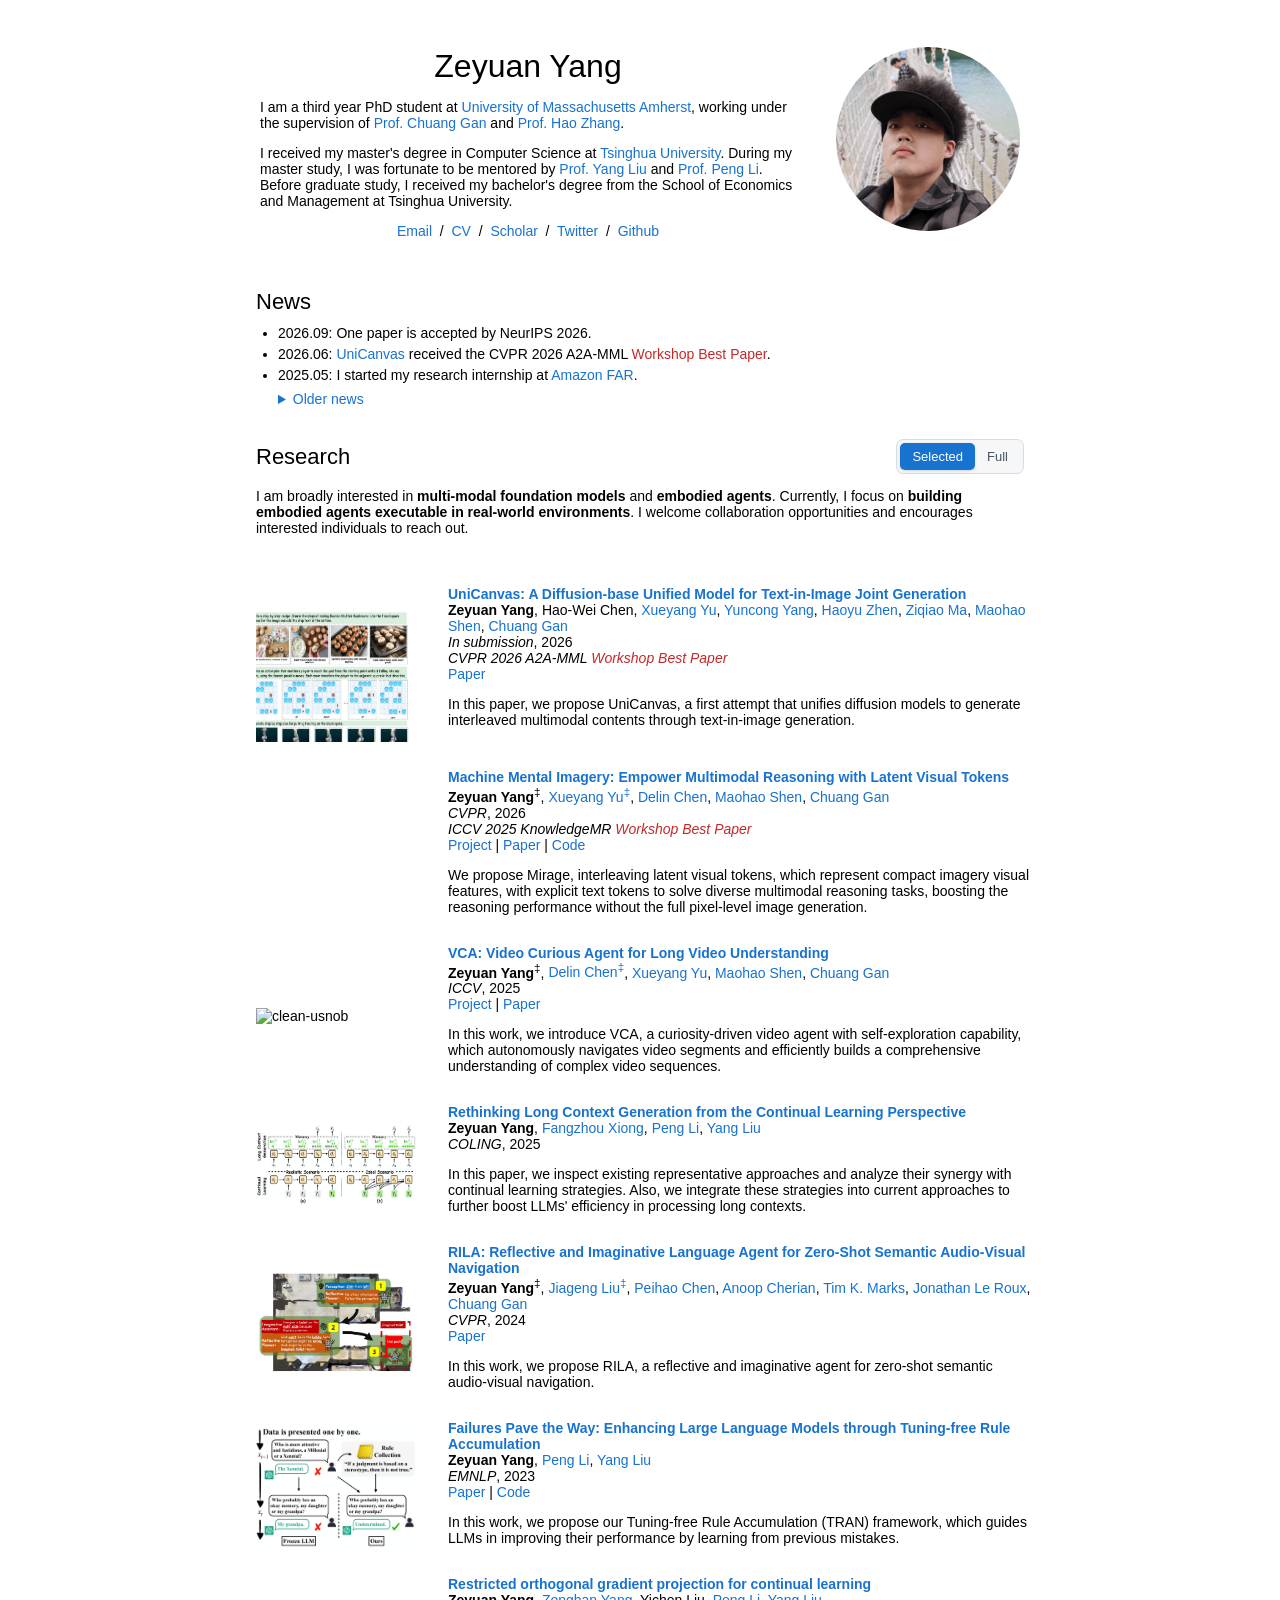
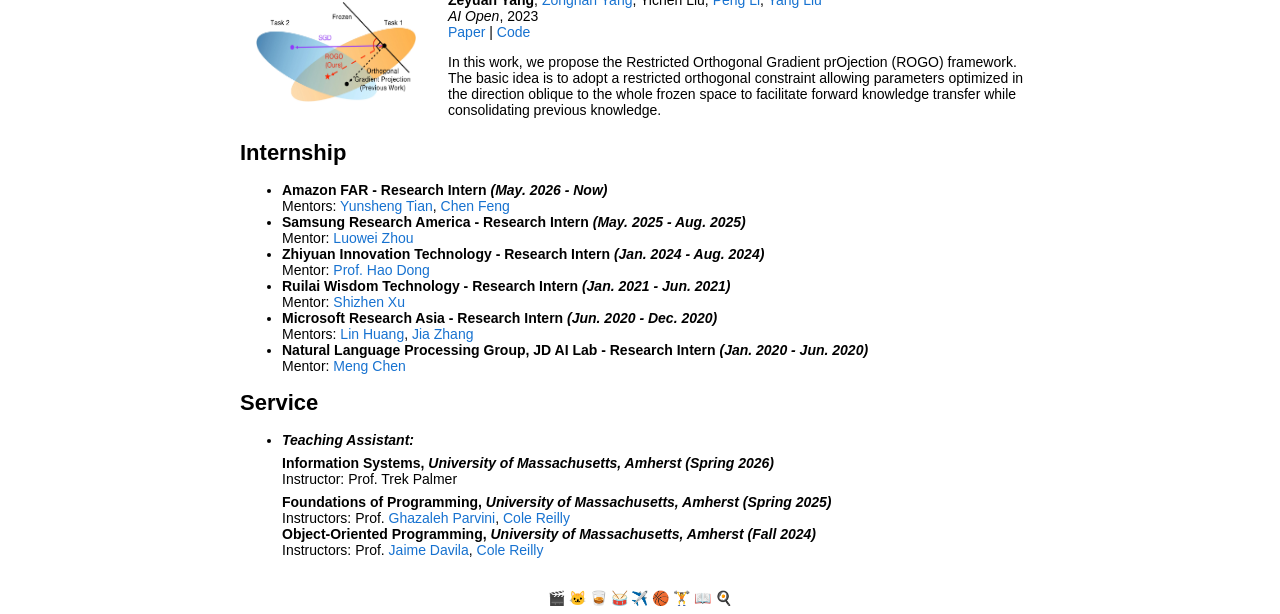
==== commit 8740a2c0: "Update internship mentors and homepage details" ====
--- a/index.html
+++ b/index.html
@@ -48,14 +48,14 @@
                 <h2>News</h2>
                 <ul class="news-list">
                   <li>2026.09: One paper is accepted by NeurIPS 2026.</li>
-                  <li>2026.06: <a href="https://arxiv.org/abs/2606.04264">UniCanvas</a> received the CVPR 2026 A2A-MML <span class="paper-honor">Workshop Best Paper</span> Award.</li>
+                  <li>2026.06: <a href="https://arxiv.org/abs/2606.04264">UniCanvas</a> received the CVPR 2026 A2A-MML <span class="paper-honor">Workshop Best Paper</span>.</li>
                   <li>2025.05: I started my research internship at <a href="https://www.aboutamazon.com/news/tag/robotics">Amazon FAR</a>.</li>
                 </ul>
                 <details class="older-news">
                   <summary>Older news</summary>
                   <ul class="news-list">
                     <li>2026.03: One paper is accepted by CVPR 2026.</li>
-                    <li>2025.12: <a href="https://vlm-mirage.github.io/">Mirage</a> received the ICCV 2025 KnowledgeMR <span class="paper-honor">Workshop Best Paper</span> Award.</li>
+                    <li>2025.12: <a href="https://vlm-mirage.github.io/">Mirage</a> received the ICCV 2025 KnowledgeMR <span class="paper-honor">Workshop Best Paper</span>.</li>
                     <li>2025.06: One paper is accepted by <a href="https://iccv.thecvf.com/Conferences/2025">ICCV 2025</a>.</li>
                     <li>2025.05: I started my research internship at <a href="https://sra.samsung.com/">Samsung</a>.</li>
                     <li>2024.09: Starting my PhD Journey at UMass Amherst.</li>
@@ -137,7 +137,7 @@
             Joyce Chai,
             <a href="https://people.csail.mit.edu/ganchuang/">Chuang Gan</a>
           <br>
-          <em>In submission</em>
+          <em>In submission</em>, 2026
           <br>
           <a href="https://arxiv.org/abs/2609.30130">Paper</a>
           <p>We introduce SVGLM, which uses scalable vector graphics (SVG) primitives as an interpretable medium for visual reasoning, enabling models to generate and reason over images within their reasoning process.</p>
@@ -162,7 +162,7 @@
             <a href="https://maohaos2.github.io/Maohao/">Maohao Shen</a>,
             <a href="https://people.csail.mit.edu/ganchuang/">Chuang Gan</a>
           <br>
-          <em>arXiv</em>, 2026
+          <em>In submission</em>, 2026
           <br>
           <em>CVPR 2026 A2A-MML <span class="paper-honor">Workshop Best Paper</span></em>
           <br>
@@ -503,31 +503,31 @@
               <li>
                 <span class="papertitle">Amazon FAR - Research Intern <em>(May. 2026 - Now)</em></span>
                 <br>
-                Managers: <a href="https://www.yunshengtian.com/">Yunsheng Tian</a>, <a href="https://ai4ce.github.io/">Chen Feng</a>
+                Mentors: <a href="https://www.yunshengtian.com/">Yunsheng Tian</a>, <a href="https://ai4ce.github.io/">Chen Feng</a>
               </li>
               <li>
-                <span class="papertitle">Samsung Research America - Research Intern <em>(May. 2025 - Now)</em></span>
-                <br>
-                Manager: <a href="https://luoweizhou.github.io/">Luowei Zhou</a>
+                <span class="papertitle">Samsung Research America - Research Intern <em>(May. 2025 - Aug. 2025)</em></span>
+                <br>
+                Mentor: <a href="https://luoweizhou.github.io/">Luowei Zhou</a>
               </li>
               <li>
                 <span class="papertitle">Zhiyuan Innovation Technology - Research Intern <em>(Jan. 2024 - Aug. 2024)</em></span>
                 <br>
-                Manager: <a href="https://zsdonghao.github.io/">Prof. Hao Dong</a>
+                Mentor: <a href="https://zsdonghao.github.io/">Prof. Hao Dong</a>
               </li>
               <li>
                 <span class="papertitle">Ruilai Wisdom Technology - Research Intern <em>(Jan. 2021 - Jun. 2021)</em></span>
                 <br>
-                Manager: <a href="https://scholar.google.com/citations?user=iv1VFmsAAAAJ&hl=en">Shizhen Xu</a>
+                Mentor: <a href="https://scholar.google.com/citations?user=iv1VFmsAAAAJ&hl=en">Shizhen Xu</a>
               <li>
                 <span class="papertitle">Microsoft Research Asia - Research Intern <em>(Jun. 2020 - Dec. 2020)</em></span>
                 <br>
-                Managers: <a href="https://www.microsoft.com/en-us/research/people/hul/">Lin Huang</a>, <a href="https://jialrs.github.io/home/">Jia Zhang</a>
+                Mentors: <a href="https://www.microsoft.com/en-us/research/people/hul/">Lin Huang</a>, <a href="https://jialrs.github.io/home/">Jia Zhang</a>
               </li>
               <li>
                 <span class="papertitle">Natural Language Processing Group, JD AI Lab - Research Intern <em>(Jan. 2020 - Jun. 2020)</em></span>
                 <br>
-                Manager: <a href="https://chenmengdx.github.io/">Meng Chen</a>
+                Mentor: <a href="https://chenmengdx.github.io/">Meng Chen</a>
               </li>
             </ul>
           </td>
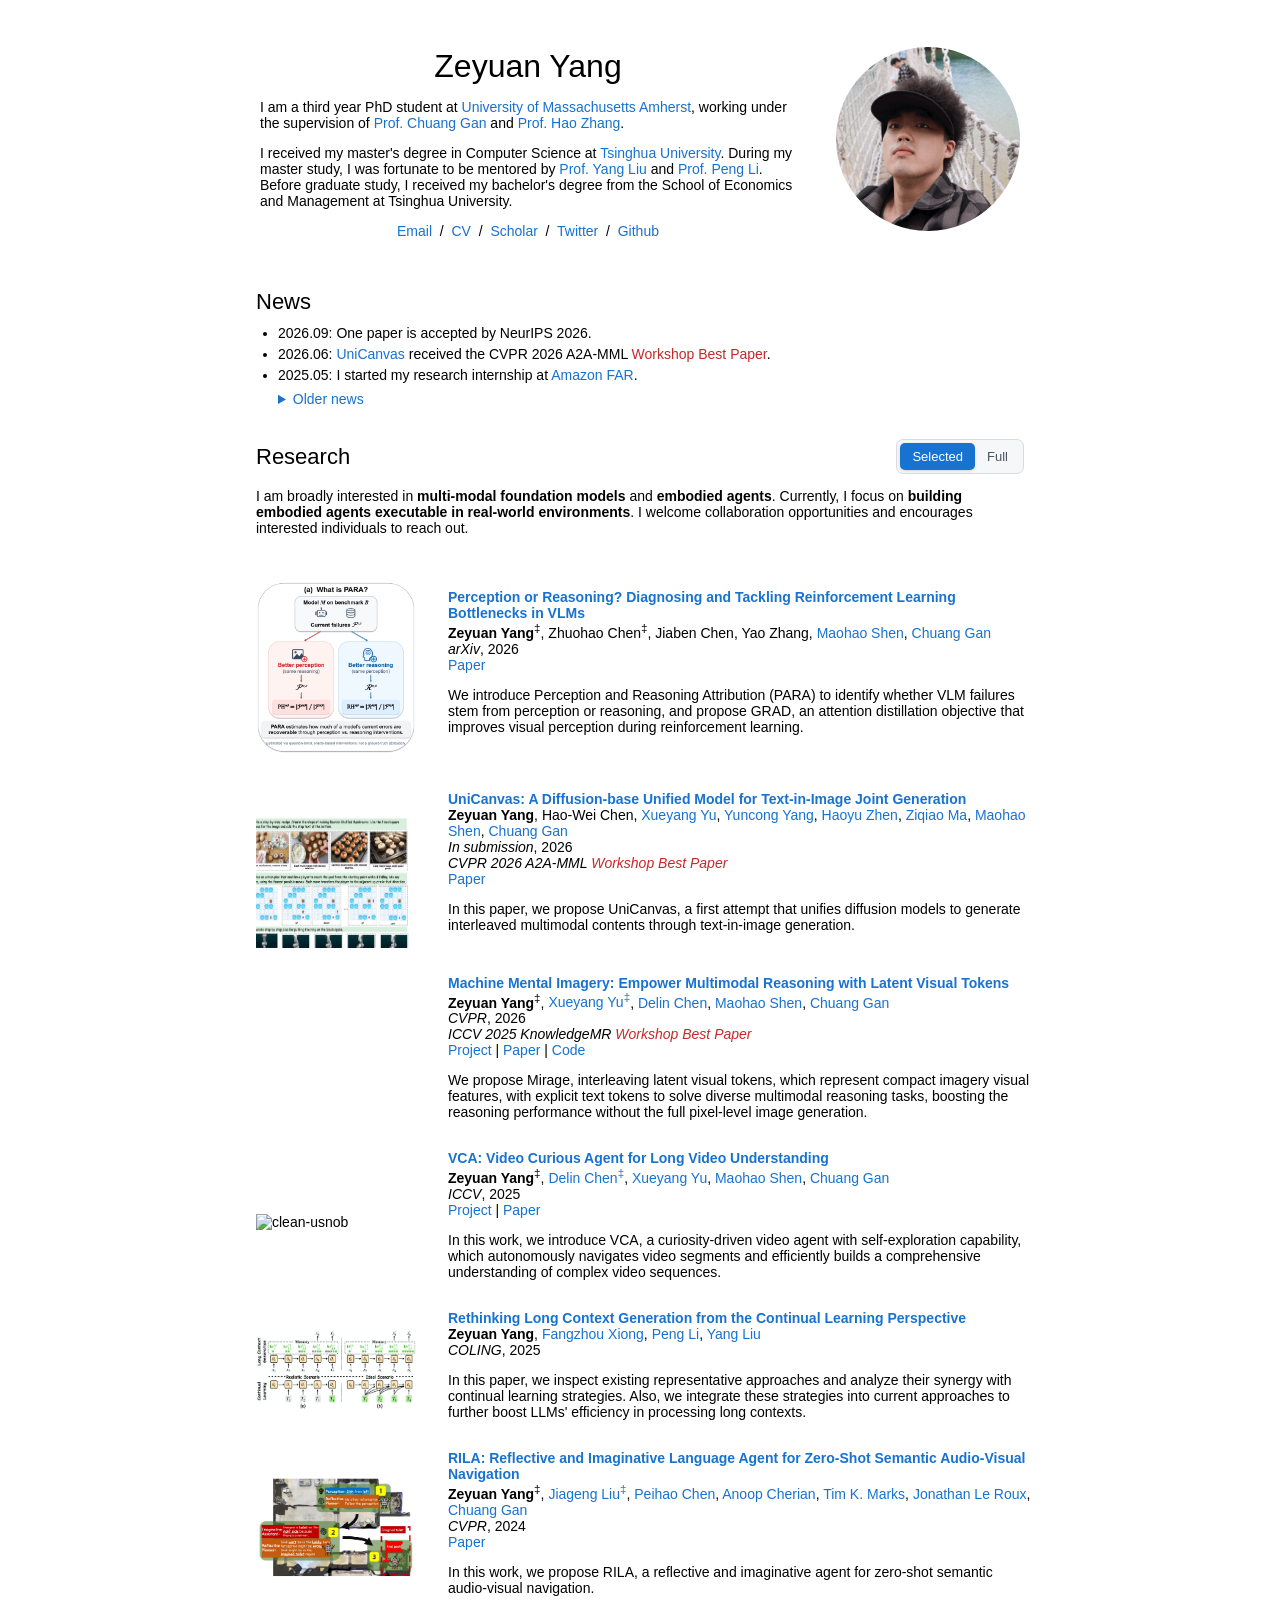
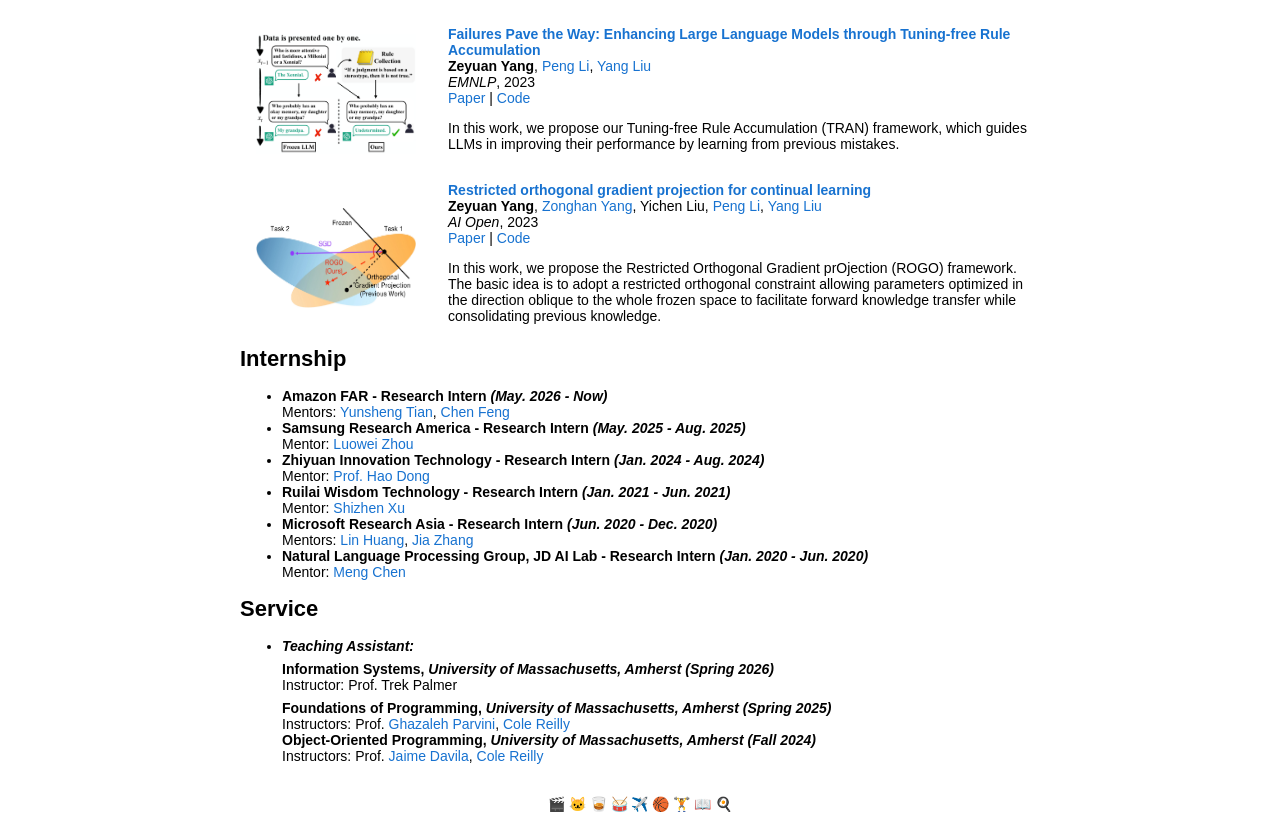
==== commit b92ae24a: "Add PARA paper to selected publications" ====
--- a/index.html
+++ b/index.html
@@ -82,6 +82,29 @@
           </tbody></table>
           <table id="publication-list" class="publications" data-view="selected" style="width:100%;border:0px;border-spacing:0px;border-collapse:separate;margin-right:auto;margin-left:auto;"><tbody>
 
+      <tr class="publication-row selected-paper">
+        <td style="padding:16px;width:25%;vertical-align:middle">
+          <a href="https://arxiv.org/abs/2610.21380"><img src="images/PARA-Figure2a.png" alt="Figure 2(a): Illustration of Perception and Reasoning Attribution (PARA)" width="160" style="height:auto"></a>
+        </td>
+        <td style="padding:8px;width:75%;vertical-align:middle">
+          <a href="https://arxiv.org/abs/2610.21380">
+            <span class="papertitle">Perception or Reasoning? Diagnosing and Tackling Reinforcement Learning Bottlenecks in VLMs</span>
+          </a>
+          <br>
+            <strong>Zeyuan Yang</strong><sup>‡</sup>,
+            Zhuohao Chen<sup>‡</sup>,
+            Jiaben Chen,
+            Yao Zhang,
+            <a href="https://maohaos2.github.io/Maohao/">Maohao Shen</a>,
+            <a href="https://people.csail.mit.edu/ganchuang/">Chuang Gan</a>
+          <br>
+          <em>arXiv</em>, 2026
+          <br>
+          <a href="https://arxiv.org/abs/2610.21380">Paper</a>
+          <p>We introduce Perception and Reasoning Attribution (PARA) to identify whether VLM failures stem from perception or reasoning, and propose GRAD, an attention distillation objective that improves visual perception during reinforcement learning.</p>
+        </td>
+      </tr>
+
       <tr class="publication-row">
         <td style="padding:16px;width:25%;vertical-align:middle">
           <video width="160" height="90" autoplay loop muted playsinline preload="metadata">
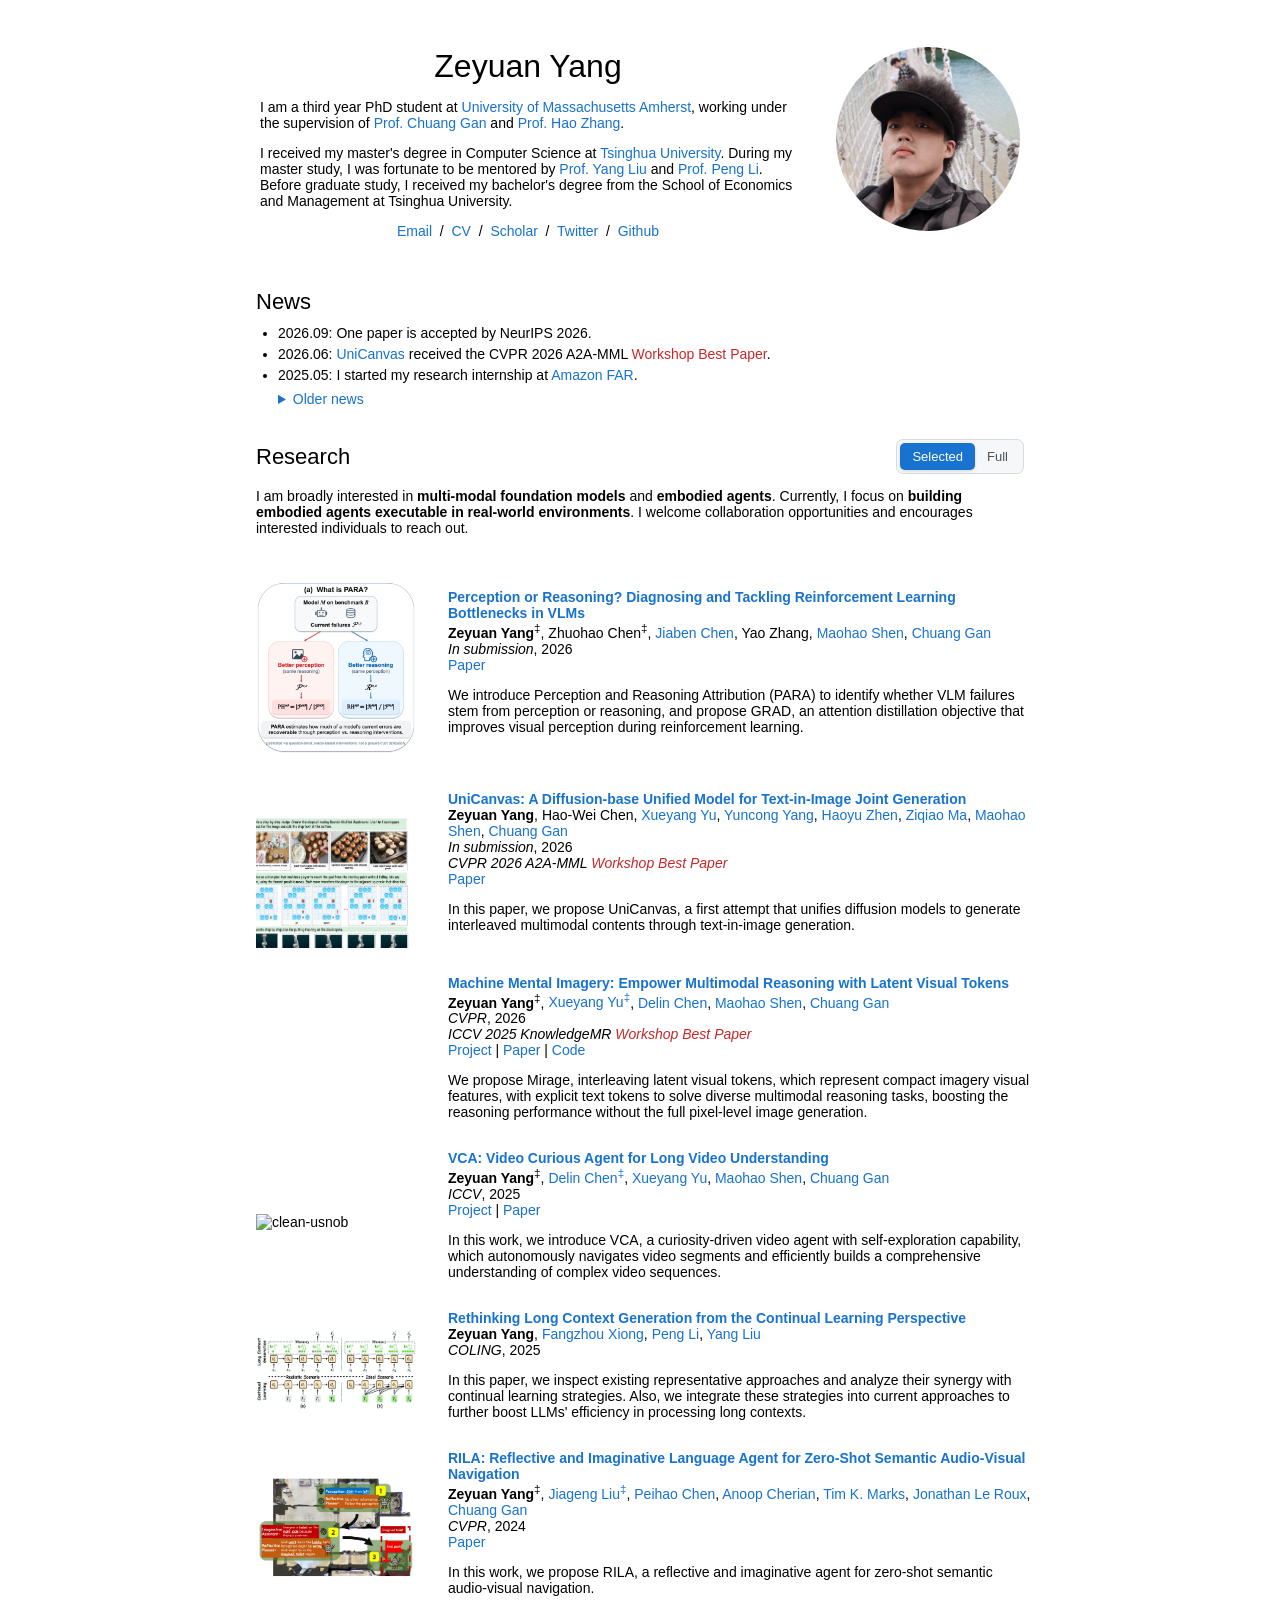
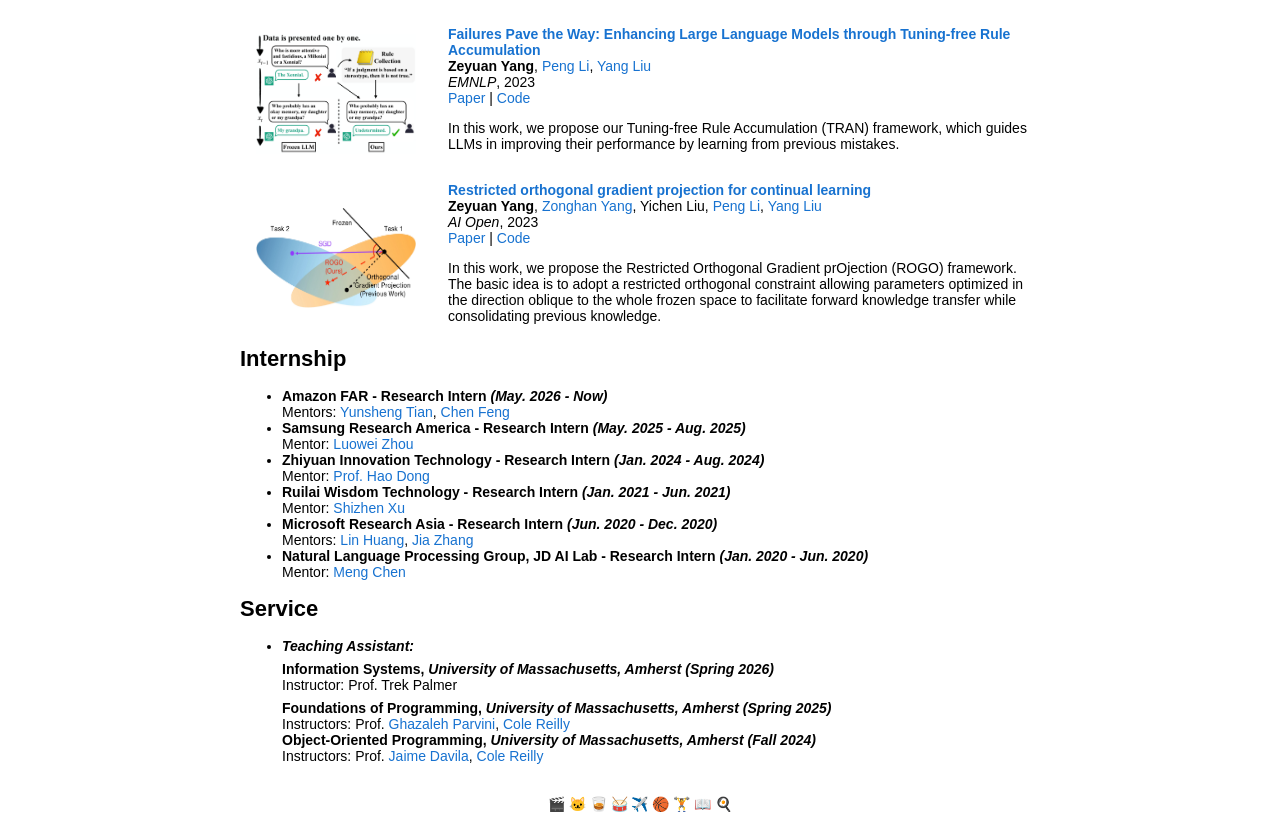
==== commit f1caef9c: "Update PARA submission status and author link" ====
--- a/index.html
+++ b/index.html
@@ -93,12 +93,12 @@
           <br>
             <strong>Zeyuan Yang</strong><sup>‡</sup>,
             Zhuohao Chen<sup>‡</sup>,
-            Jiaben Chen,
+            <a href="https://jiabenchen.github.io/">Jiaben Chen</a>,
             Yao Zhang,
             <a href="https://maohaos2.github.io/Maohao/">Maohao Shen</a>,
             <a href="https://people.csail.mit.edu/ganchuang/">Chuang Gan</a>
           <br>
-          <em>arXiv</em>, 2026
+          <em>In submission</em>, 2026
           <br>
           <a href="https://arxiv.org/abs/2610.21380">Paper</a>
           <p>We introduce Perception and Reasoning Attribution (PARA) to identify whether VLM failures stem from perception or reasoning, and propose GRAD, an attention distillation objective that improves visual perception during reinforcement learning.</p>
